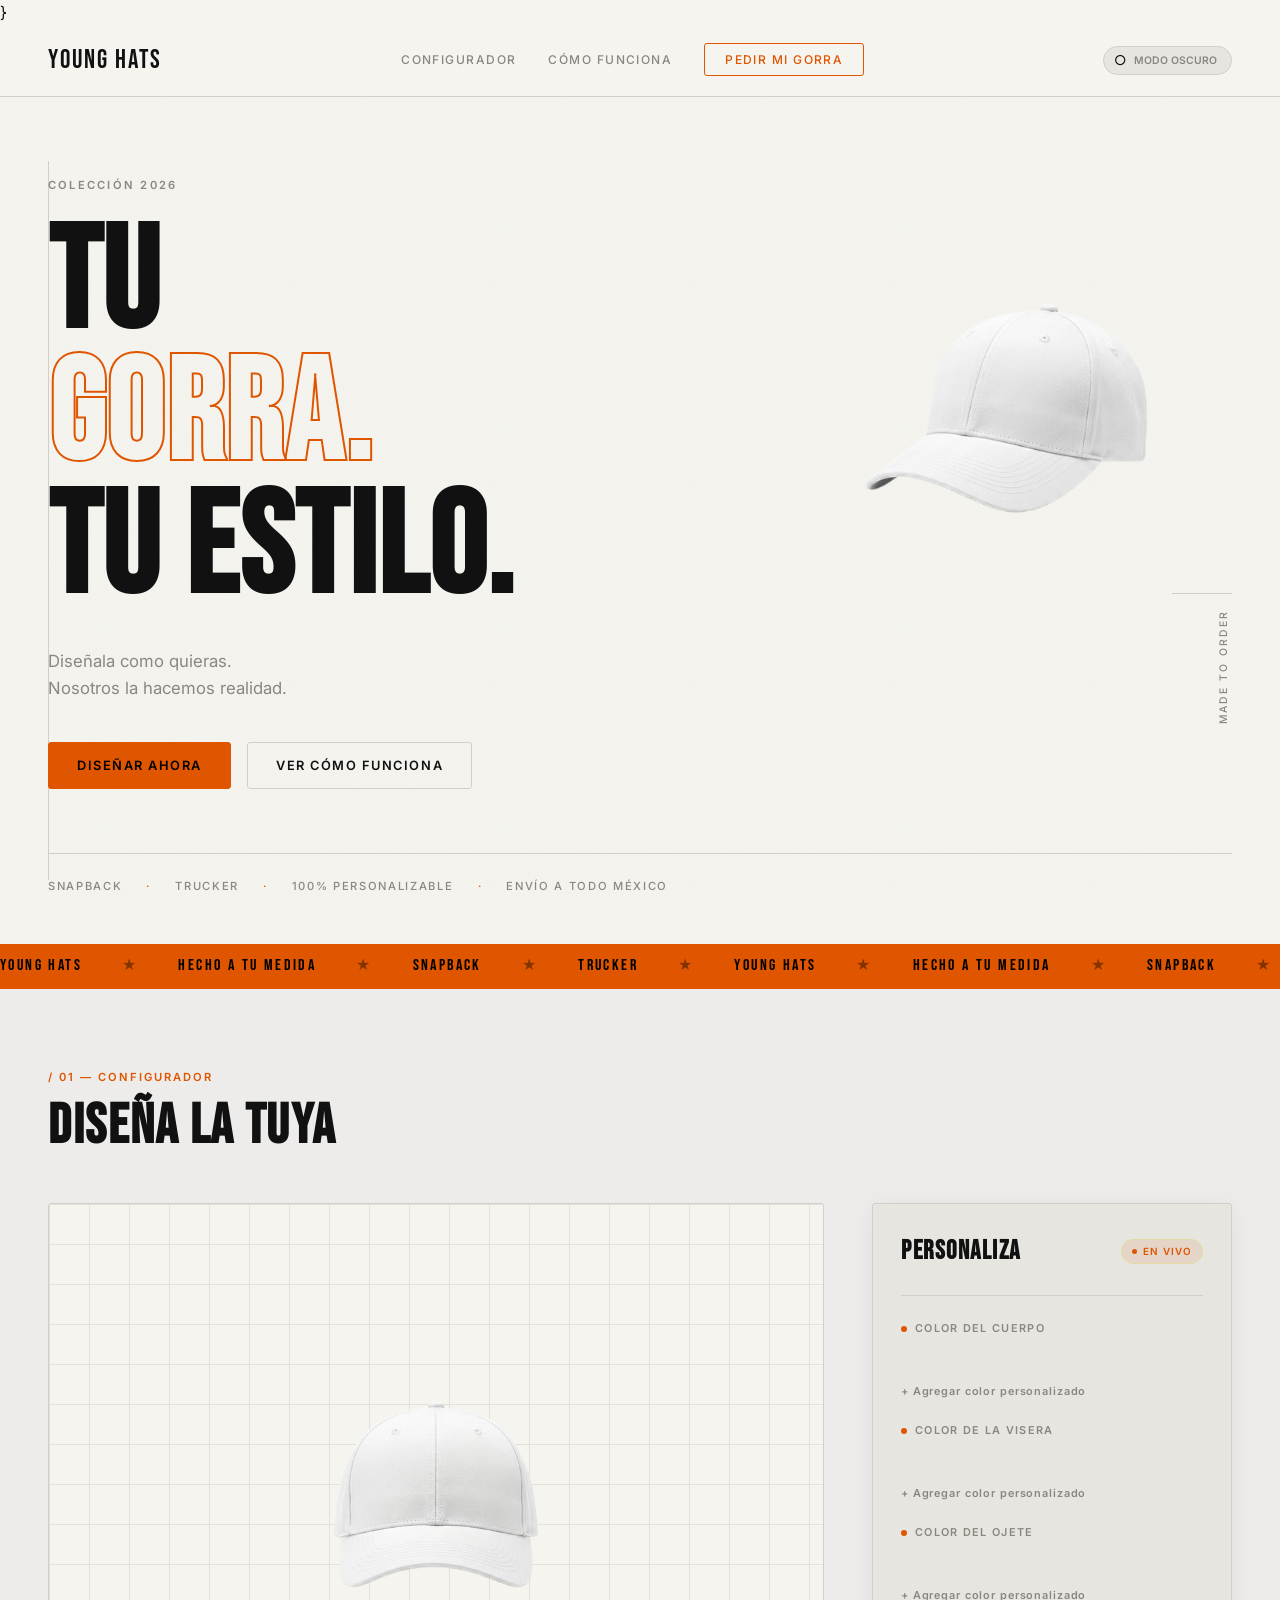
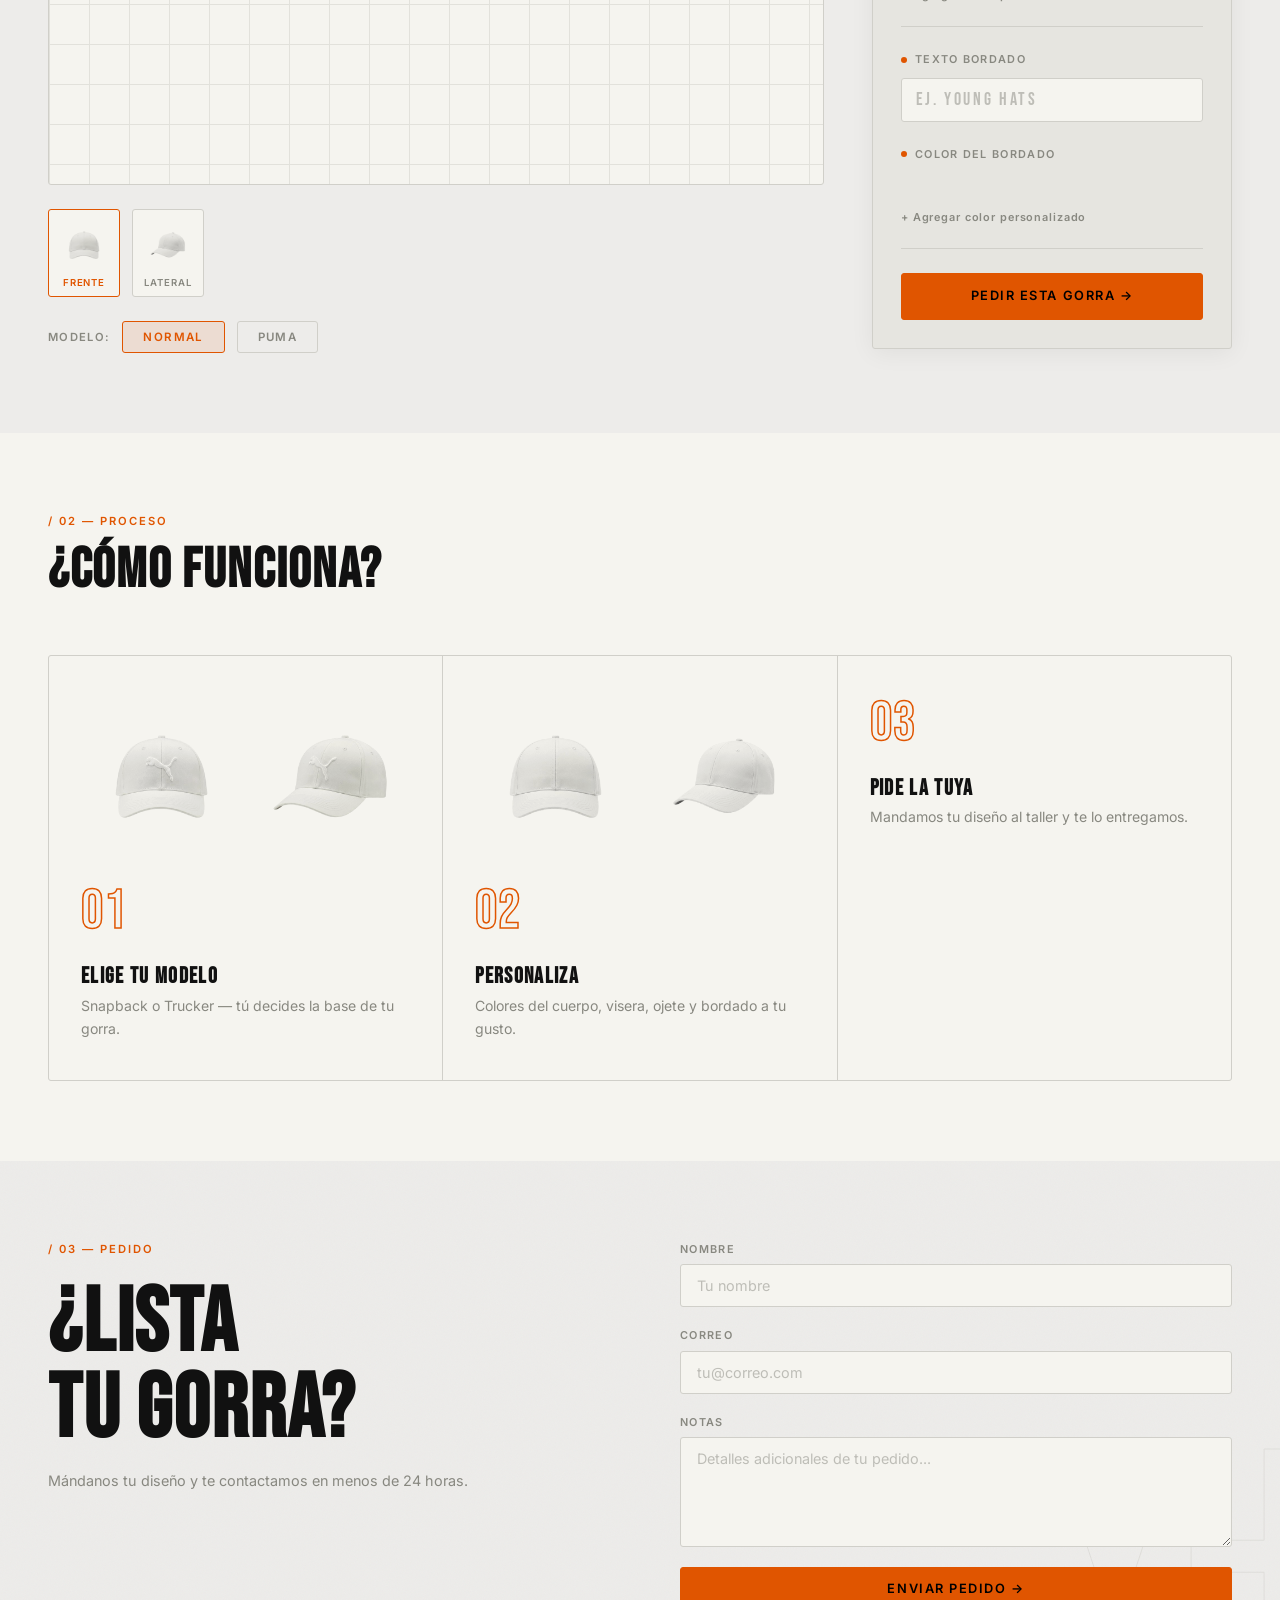
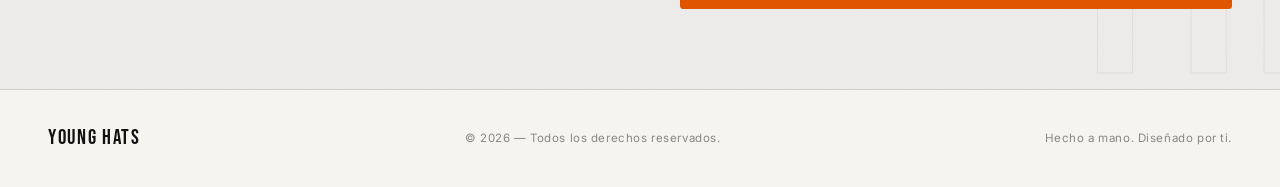
==== index.html @ f3a5e8fc "Initial commit — Young Hats landing page Estructura base: hero, configurador con selector de modelos" ====
}<!DOCTYPE html>
<html lang="es">
<head>
  <meta charset="UTF-8" />
  <meta name="viewport" content="width=device-width, initial-scale=1.0" />
  <title>Young Hats — Diseña tu gorra</title>
  <link rel="preconnect" href="https://fonts.googleapis.com" />
  <link rel="preconnect" href="https://fonts.gyastatic.com" crossorigin />
  <link href="https://fonts.googleapis.com/css2?family=Bebas+Neue&family=Inter:wght@400;500;600&display=swap" rel="stylesheet" />
  <link rel="stylesheet" href="css/styles.css" />
</head>
<body>

  <!-- ═══════════════════════════════════════════
       HEADER / NAV
  ═══════════════════════════════════════════ -->
  <header class="header">
    <nav class="nav">
      <div class="nav__logo">
        <span class="nav__logo-text">Young Hats</span>
      </div>
      <ul class="nav__links">
        <li><a href="#configurador">Configurador</a></li>
        <li><a href="#como-funciona">Cómo funciona</a></li>
        <li><a href="#pedir" class="nav__cta">Pedir mi gorra</a></li>
      </ul>
      <button class="btn-tema" id="btn-tema" aria-label="Cambiar tema">
        <span class="btn-tema__icono btn-tema__icono--luna">☽</span>
        <span class="btn-tema__icono btn-tema__icono--sol">○</span>
        <span class="btn-tema__pista">Modo claro</span>
      </button>
    </nav>
  </header>

  <main>

    <!-- ═══════════════════════════════════════════
         HERO
    ═══════════════════════════════════════════ -->
    <section class="hero">
      <!-- Grain overlay -->
      <div class="hero__grain" aria-hidden="true"></div>

      <div class="hero__inner">
        <div class="hero__content">
          <p class="hero__eyebrow">Colección 2026</p>
          <h1 class="hero__titulo">
            <span class="hero__titulo-linea">Tu</span>
            <span class="hero__titulo-linea hero__titulo-linea--acento">gorra.</span>
            <span class="hero__titulo-linea">Tu estilo.</span>
          </h1>
          <p class="hero__subtitulo">Diseñala como quieras.<br/>Nosotros la hacemos realidad.</p>
          <div class="hero__acciones">
            <a href="#configurador" class="btn btn--primario">Diseñar ahora</a>
            <a href="#como-funciona" class="btn btn--ghost">Ver cómo funciona</a>
          </div>
        </div>

        <!-- Gorra hero -->
        <div class="hero__visual">
          <img
            src="img/gorra_blanca_fondo_blanco.png"
            alt="Gorra Young Hats vista lateral"
            class="hero__img"
          />
          <div class="hero__deco" aria-hidden="true">
            <div class="hero__deco-linea"></div>
            <p class="hero__deco-tag">Made to order</p>
          </div>
        </div>
      </div>

      <!-- Barra inferior del hero -->
      <div class="hero__barra">
        <span>Snapback</span>
        <span class="hero__barra-sep">·</span>
        <span>Trucker</span>
        <span class="hero__barra-sep">·</span>
        <span>100% Personalizable</span>
        <span class="hero__barra-sep">·</span>
        <span>Envío a todo México</span>
      </div>
    </section>

    <!-- ═══════════════════════════════════════════
         TICKER
    ═══════════════════════════════════════════ -->
    <div class="ticker" aria-hidden="true">
      <div class="ticker__track">
        <span>Young Hats</span>
        <span class="ticker__sep">★</span>
        <span>Hecho a tu medida</span>
        <span class="ticker__sep">★</span>
        <span>Snapback</span>
        <span class="ticker__sep">★</span>
        <span>Trucker</span>
        <span class="ticker__sep">★</span>
        <span>Young Hats</span>
        <span class="ticker__sep">★</span>
        <span>Hecho a tu medida</span>
        <span class="ticker__sep">★</span>
        <span>Snapback</span>
        <span class="ticker__sep">★</span>
        <span>Trucker</span>
        <span class="ticker__sep">★</span>
        <!-- duplicado para loop continuo -->
        <span>Young Hats</span>
        <span class="ticker__sep">★</span>
        <span>Hecho a tu medida</span>
        <span class="ticker__sep">★</span>
        <span>Snapback</span>
        <span class="ticker__sep">★</span>
        <span>Trucker</span>
        <span class="ticker__sep">★</span>
        <span>Young Hats</span>
        <span class="ticker__sep">★</span>
        <span>Hecho a tu medida</span>
        <span class="ticker__sep">★</span>
        <span>Snapback</span>
        <span class="ticker__sep">★</span>
        <span>Trucker</span>
        <span class="ticker__sep">★</span>
      </div>
    </div>

    <!-- ═══════════════════════════════════════════
         SECCIÓN CONFIGURADOR
    ═══════════════════════════════════════════ -->
    <section class="seccion-configurador" id="configurador">
      <div class="seccion-configurador__header">
        <p class="seccion-label">/ 01 — Configurador</p>
        <h2 class="seccion-titulo">Diseña la tuya</h2>
      </div>

      <div class="configurador-wrapper">

        <!-- Preview de la gorra -->
        <div class="configurador__preview">
          <div class="preview__marco">
            <div id="configurador-svg">
              <!-- Imagen principal del preview -->
              <img
                id="preview-principal"
                src="img/gorra_blanca_fondo_blanco_de_frente.png"
                alt="Preview gorra"
                class="preview__img"
              />
            </div>
          </div>

          <!-- Miniaturas de vista — mismo tipo de gorra -->
          <div class="preview__thumbs">
            <button class="thumb activo" data-src="img/gorra_blanca_fondo_blanco_de_frente.png" aria-label="Vista de frente">
              <img src="img/gorra_blanca_fondo_blanco_de_frente.png" alt="Frente" />
              <span>Frente</span>
            </button>
            <button class="thumb" data-src="img/gorra_blanca_fondo_blanco.png" aria-label="Vista lateral">
              <img src="img/gorra_blanca_fondo_blanco.png" alt="Lateral" />
              <span>Lateral</span>
            </button>
          </div>

          <!-- Selector de modelo -->
          <div class="selector-modelo">
            <span class="selector-modelo__label">Modelo:</span>
            <button class="btn-modelo activo" data-modelo="normal">Normal</button>
            <button class="btn-modelo" data-modelo="puma">Puma</button>
          </div>
        </div>

        <!-- Panel de controles lateral -->
        <aside class="configurador__panel">

          <div class="panel__cabecera">
            <h2 class="panel__titulo">Personaliza</h2>
            <span class="panel__badge">En vivo</span>
          </div>

          <div class="panel__divisor"></div>

          <!-- Color del cuerpo -->
          <div class="control-grupo">
            <label class="control-label">
              <span class="control-label__punto"></span>
              Color del cuerpo
            </label>
            <div class="paleta" id="paleta-cuerpo"></div>
            <button class="btn-agregar-color" data-target="cuerpo">+ Agregar color personalizado</button>
          </div>

          <!-- Color de la visera -->
          <div class="control-grupo">
            <label class="control-label">
              <span class="control-label__punto"></span>
              Color de la visera
            </label>
            <div class="paleta" id="paleta-visera"></div>
            <button class="btn-agregar-color" data-target="visera">+ Agregar color personalizado</button>
          </div>

          <!-- Color del ojete -->
          <div class="control-grupo">
            <label class="control-label">
              <span class="control-label__punto"></span>
              Color del ojete
            </label>
            <div class="paleta" id="paleta-ojete"></div>
            <button class="btn-agregar-color" data-target="ojete">+ Agregar color personalizado</button>
          </div>

          <div class="panel__divisor"></div>

          <!-- Texto del bordado -->
          <div class="control-grupo">
            <label class="control-label" for="input-bordado">
              <span class="control-label__punto"></span>
              Texto bordado
            </label>
            <input
              type="text"
              class="input-bordado"
              id="input-bordado"
              placeholder="Ej. YOUNG HATS"
              maxlength="20"
            />
          </div>

          <!-- Color del bordado -->
          <div class="control-grupo">
            <label class="control-label">
              <span class="control-label__punto"></span>
              Color del bordado
            </label>
            <div class="paleta" id="paleta-bordado"></div>
            <button class="btn-agregar-color" data-target="bordado">+ Agregar color personalizado</button>
          </div>

          <div class="panel__divisor"></div>

          <a href="#pedir" class="btn btn--primario btn--full">Pedir esta gorra →</a>

        </aside>
      </div>
    </section>

    <!-- ═══════════════════════════════════════════
         CÓMO FUNCIONA
    ═══════════════════════════════════════════ -->
    <section class="como-funciona" id="como-funciona">
      <div class="como-funciona__inner">
        <div class="como-funciona__header">
          <p class="seccion-label">/ 02 — Proceso</p>
          <h2 class="seccion-titulo">¿Cómo funciona?</h2>
        </div>

        <div class="pasos">
          <div class="paso">
            <!-- Puma: frente + lateral juntos -->
            <div class="paso__galeria">
              <img src="img/gorra_blanca_fondo_blanco_de_frente_puma.png" alt="Frente" class="paso__img" />
              <img src="img/gorra_blanca_fondo_blanco_de_lado_puma.png" alt="Lateral" class="paso__img" />
            </div>
            <span class="paso__numero">01</span>
            <div class="paso__cuerpo">
              <h3 class="paso__titulo">Elige tu modelo</h3>
              <p class="paso__desc">Snapback o Trucker — tú decides la base de tu gorra.</p>
            </div>
          </div>
          <div class="paso">
            <!-- Plain: frente + lateral juntos -->
            <div class="paso__galeria">
              <img src="img/gorra_blanca_fondo_blanco_de_frente.png" alt="Frente" class="paso__img" />
              <img src="img/gorra_blanca_fondo_blanco.png" alt="Lateral" class="paso__img" />
            </div>
            <span class="paso__numero">02</span>
            <div class="paso__cuerpo">
              <h3 class="paso__titulo">Personaliza</h3>
              <p class="paso__desc">Colores del cuerpo, visera, ojete y bordado a tu gusto.</p>
            </div>
          </div>
          <div class="paso">
            <span class="paso__numero">03</span>
            <div class="paso__cuerpo">
              <h3 class="paso__titulo">Pide la tuya</h3>
              <p class="paso__desc">Mandamos tu diseño al taller y te lo entregamos.</p>
            </div>
          </div>
        </div>
      </div>
    </section>

    <!-- ═══════════════════════════════════════════
         CTA FINAL — PEDIR MI GORRA
    ═══════════════════════════════════════════ -->
    <section class="cta-final" id="pedir">
      <div class="cta-final__grain" aria-hidden="true"></div>
      <div class="cta-final__inner">
        <div class="cta-final__texto">
          <p class="seccion-label">/ 03 — Pedido</p>
          <h2 class="cta-final__titulo">¿Lista<br/>tu gorra?</h2>
          <p class="cta-final__subtitulo">Mándanos tu diseño y te contactamos en menos de 24 horas.</p>
        </div>
        <form class="cta-final__form">
          <div class="form-grupo">
            <label class="form-label" for="f-nombre">Nombre</label>
            <input type="text" id="f-nombre" placeholder="Tu nombre" class="input-form" />
          </div>
          <div class="form-grupo">
            <label class="form-label" for="f-correo">Correo</label>
            <input type="email" id="f-correo" placeholder="tu@correo.com" class="input-form" />
          </div>
          <div class="form-grupo">
            <label class="form-label" for="f-nota">Notas</label>
            <textarea id="f-nota" placeholder="Detalles adicionales de tu pedido..." class="input-form input-form--textarea"></textarea>
          </div>
          <button type="submit" class="btn btn--primario btn--full">Enviar pedido →</button>
        </form>
      </div>
    </section>

  </main>

  <!-- ═══════════════════════════════════════════
       FOOTER
  ═══════════════════════════════════════════ -->
  <footer class="footer">
    <div class="footer__inner">
      <span class="footer__marca">Young Hats</span>
      <p class="footer__copy">© 2026 — Todos los derechos reservados.</p>
      <p class="footer__copy">Hecho a mano. Diseñado por ti.</p>
    </div>
  </footer>

  <script src="js/configurador.js"></script>
  <script src="js/tema.js"></script>

</body>
</html>
---- css/styles.css ----
/* ═══════════════════════════════════════════
   FUENTES & VARIABLES
═══════════════════════════════════════════ */
@import url('https://fonts.googleapis.com/css2?family=Bebas+Neue&family=Inter:wght@400;500;600&display=swap');

/* ── MODO OSCURO (default) ── */
:root {
  --negro:       #0a0a0a;
  --gris-oscuro: #111111;
  --gris-panel:  #161616;
  --gris-borde:  #252525;
  --gris-suave:  #666666;
  --blanco:      #f2f2f2;
  --acento:      #ff6a00;
  --acento-dim:  rgba(255, 106, 0, 0.08);

  --f-display: 'Bebas Neue', sans-serif;
  --f-cuerpo:  'Inter', sans-serif;

  --r: 3px;
  --transition: 0.18s ease;
  --max: 1280px;
  --pad-x: clamp(1.25rem, 5vw, 3rem);
}

/* ── MODO CLARO ── */
[data-tema="claro"] {
  --negro:       #f5f4ef;
  --gris-oscuro: #edecea;
  --gris-panel:  #e6e5e0;
  --gris-borde:  #d0cfc9;
  --gris-suave:  #888880;
  --blanco:      #111111;
  --acento:      #e05500;          /* naranja más apagado sobre fondo claro */
  --acento-dim:  rgba(224, 85, 0, 0.1);
}

/* ═══════════════════════════════════════════
   RESET
═══════════════════════════════════════════ */
*, *::before, *::after { box-sizing: border-box; margin: 0; padding: 0; }
html { scroll-behavior: smooth; }
body {
  background: var(--negro);
  color: var(--blanco);
  font-family: var(--f-cuerpo);
  font-size: 1rem;
  line-height: 1.55;
  -webkit-font-smoothing: antialiased;
}
img, svg { display: block; max-width: 100%; }
ul { list-style: none; }
a { color: inherit; text-decoration: none; }
button { font-family: inherit; }

/* ═══════════════════════════════════════════
   UTILIDADES GLOBALES
═══════════════════════════════════════════ */
.seccion-label {
  font-family: var(--f-cuerpo);
  font-size: 0.7rem;
  font-weight: 600;
  letter-spacing: 0.18em;
  text-transform: uppercase;
  color: var(--acento);
  margin-bottom: 0.75rem;
}

.seccion-titulo {
  font-family: var(--f-display);
  font-size: clamp(2.2rem, 5vw, 3.5rem);
  letter-spacing: 0.03em;
  text-transform: uppercase;
  line-height: 1;
}

/* ═══════════════════════════════════════════
   BOTONES
═══════════════════════════════════════════ */
.btn {
  display: inline-flex;
  align-items: center;
  justify-content: center;
  gap: 0.4rem;
  padding: 0.8rem 1.75rem;
  border-radius: var(--r);
  font-family: var(--f-cuerpo);
  font-size: 0.8rem;
  font-weight: 600;
  letter-spacing: 0.12em;
  text-transform: uppercase;
  cursor: pointer;
  border: 1.5px solid transparent;
  transition: background var(--transition), color var(--transition), border-color var(--transition);
  white-space: nowrap;
}

.btn--primario {
  background: var(--acento);
  color: #000;
  border-color: var(--acento);
}
.btn--primario:hover {
  background: transparent;
  color: var(--acento);
}

.btn--ghost {
  background: transparent;
  color: var(--blanco);
  border-color: var(--gris-borde);
}
.btn--ghost:hover {
  border-color: var(--blanco);
}

.btn--full {
  width: 100%;
}

/* ═══════════════════════════════════════════
   HEADER / NAV
═══════════════════════════════════════════ */
.header {
  position: sticky;
  top: 0;
  z-index: 200;
  background: rgba(10, 10, 10, 0.88);
  backdrop-filter: blur(12px);
  -webkit-backdrop-filter: blur(12px);
  border-bottom: 1px solid var(--gris-borde);
}

.nav {
  max-width: var(--max);
  margin: 0 auto;
  padding: 1rem var(--pad-x);
  display: flex;
  align-items: center;
  justify-content: space-between;
  gap: 2rem;
}

.nav__logo-text {
  font-family: var(--f-display);
  font-size: 1.6rem;
  letter-spacing: 0.08em;
  color: var(--blanco);
}
.nav__logo-text span {
  color: var(--acento);
}

.nav__links {
  display: flex;
  align-items: center;
  gap: 2rem;
  font-size: 0.75rem;
  font-weight: 500;
  letter-spacing: 0.12em;
  text-transform: uppercase;
}
.nav__links a:not(.nav__cta) {
  color: var(--gris-suave);
  transition: color var(--transition);
}
.nav__links a:not(.nav__cta):hover {
  color: var(--blanco);
}
.nav__cta {
  padding: 0.5rem 1.25rem;
  border: 1.5px solid var(--acento);
  border-radius: var(--r);
  color: var(--acento) !important;
  transition: background var(--transition), color var(--transition) !important;
}
.nav__cta:hover {
  background: var(--acento) !important;
  color: #000 !important;
}

/* ═══════════════════════════════════════════
   HERO
═══════════════════════════════════════════ */
.hero {
  position: relative;
  min-height: calc(100vh - 60px);
  display: flex;
  flex-direction: column;
  justify-content: center;
  padding: 5rem var(--pad-x) 3rem;
  overflow: hidden;
}

/* Grain */
.hero__grain {
  position: absolute;
  inset: 0;
  background-image: url("data:image/svg+xml,%3Csvg viewBox='0 0 256 256' xmlns='http://www.w3.org/2000/svg'%3E%3Cfilter id='noise'%3E%3CfeTurbulence type='fractalNoise' baseFrequency='0.9' numOctaves='4' stitchTiles='stitch'/%3E%3C/filter%3E%3Crect width='100%25' height='100%25' filter='url(%23noise)' opacity='0.04'/%3E%3C/svg%3E");
  background-size: 200px 200px;
  pointer-events: none;
  z-index: 0;
}

/* Línea decorativa izquierda */
.hero::before {
  content: '';
  position: absolute;
  left: var(--pad-x);
  top: 4rem;
  bottom: 4rem;
  width: 1px;
  background: var(--gris-borde);
}

.hero__inner {
  position: relative;
  z-index: 1;
  max-width: var(--max);
  margin: 0 auto;
  width: 100%;
  display: flex;
  align-items: center;
  justify-content: space-between;
  gap: 2rem;
}

.hero__content {
  max-width: 700px;
}

.hero__eyebrow {
  font-size: 0.7rem;
  font-weight: 600;
  letter-spacing: 0.2em;
  text-transform: uppercase;
  color: var(--gris-suave);
  margin-bottom: 1.5rem;
}

.hero__titulo {
  font-family: var(--f-display);
  font-size: clamp(4.5rem, 12vw, 9rem);
  line-height: 0.92;
  letter-spacing: 0.01em;
  text-transform: uppercase;
  display: flex;
  flex-direction: column;
  margin-bottom: 2rem;
}
.hero__titulo-linea--acento {
  color: var(--acento);
  /* outline text effect */
  -webkit-text-stroke: 2px var(--acento);
  color: transparent;
}

.hero__subtitulo {
  font-size: 1.05rem;
  color: var(--gris-suave);
  line-height: 1.6;
  margin-bottom: 2.5rem;
}

.hero__acciones {
  display: flex;
  gap: 1rem;
  flex-wrap: wrap;
}

/* Decorativo derecho */
.hero__deco {
  display: flex;
  flex-direction: column;
  align-items: flex-end;
  gap: 1rem;
  flex-shrink: 0;
}
.hero__deco-numero {
  font-family: var(--f-display);
  font-size: clamp(5rem, 10vw, 8rem);
  line-height: 1;
  color: transparent;
  -webkit-text-stroke: 1px var(--gris-borde);
  letter-spacing: 0.05em;
  user-select: none;
}
.hero__deco-linea {
  width: 60px;
  height: 1px;
  background: var(--gris-borde);
  align-self: flex-end;
}
.hero__deco-tag {
  font-size: 0.65rem;
  font-weight: 500;
  letter-spacing: 0.2em;
  text-transform: uppercase;
  color: var(--gris-suave);
  writing-mode: vertical-rl;
  transform: rotate(180deg);
}

/* Barra inferior del hero */
.hero__barra {
  position: relative;
  z-index: 1;
  max-width: var(--max);
  margin: 4rem auto 0;
  width: 100%;
  display: flex;
  align-items: center;
  gap: 1.5rem;
  padding-top: 1.5rem;
  border-top: 1px solid var(--gris-borde);
  font-size: 0.7rem;
  font-weight: 500;
  letter-spacing: 0.15em;
  text-transform: uppercase;
  color: var(--gris-suave);
}
.hero__barra-sep {
  color: var(--acento);
}

/* ═══════════════════════════════════════════
   TICKER
═══════════════════════════════════════════ */
.ticker {
  background: var(--acento);
  padding: 0.65rem 0;
  overflow: hidden;
  white-space: nowrap;
}

.ticker__track {
  display: inline-flex;
  gap: 2.5rem;
  animation: ticker-scroll 22s linear infinite;
}

.ticker__track span {
  font-family: var(--f-display);
  font-size: 1rem;
  letter-spacing: 0.15em;
  text-transform: uppercase;
  color: #000;
}

.ticker__sep {
  color: #000 !important;
  opacity: 0.4;
}

@keyframes ticker-scroll {
  from { transform: translateX(0); }
  to   { transform: translateX(-50%); }
}

/* ═══════════════════════════════════════════
   SECCIÓN CONFIGURADOR
═══════════════════════════════════════════ */
.seccion-configurador {
  padding: 5rem var(--pad-x);
  background: var(--gris-oscuro);
}

.seccion-configurador__header {
  max-width: var(--max);
  margin: 0 auto 3rem;
}

.configurador-wrapper {
  max-width: var(--max);
  margin: 0 auto;
  display: grid;
  grid-template-columns: 1fr 360px;
  gap: 3rem;
  align-items: start;
}

/* Preview */
.configurador__preview {
  display: flex;
  flex-direction: column;
  gap: 1.5rem;
}

.preview__marco {
  position: relative;
  background: var(--negro);
  border: 1px solid var(--gris-borde);
  border-radius: var(--r);
  aspect-ratio: 4 / 3;
  display: flex;
  align-items: center;
  justify-content: center;
  overflow: hidden;
}

/* Cuadrícula decorativa en el fondo del preview */
.preview__marco::before {
  content: '';
  position: absolute;
  inset: 0;
  background-image:
    linear-gradient(var(--gris-borde) 1px, transparent 1px),
    linear-gradient(90deg, var(--gris-borde) 1px, transparent 1px);
  background-size: 40px 40px;
  opacity: 0.3;
}

#configurador-svg {
  position: relative;
  z-index: 1;
  width: 100%;
  height: 100%;
  display: flex;
  align-items: center;
  justify-content: center;
}

.placeholder-gorra {
  display: flex;
  flex-direction: column;
  align-items: center;
  gap: 1rem;
}

.placeholder-gorra svg {
  width: 180px;
}

.placeholder-texto {
  font-size: 0.72rem;
  font-weight: 500;
  letter-spacing: 0.15em;
  text-transform: uppercase;
  color: var(--gris-suave);
}

/* Selector de modelo */
.selector-modelo {
  display: flex;
  align-items: center;
  gap: 0.75rem;
}

.selector-modelo__label {
  font-size: 0.7rem;
  font-weight: 600;
  letter-spacing: 0.12em;
  text-transform: uppercase;
  color: var(--gris-suave);
}

.btn-modelo {
  padding: 0.5rem 1.25rem;
  background: transparent;
  border: 1px solid var(--gris-borde);
  border-radius: var(--r);
  color: var(--gris-suave);
  font-size: 0.72rem;
  font-weight: 600;
  letter-spacing: 0.12em;
  text-transform: uppercase;
  cursor: pointer;
  transition: border-color var(--transition), color var(--transition), background var(--transition);
}
.btn-modelo:hover { border-color: var(--blanco); color: var(--blanco); }
.btn-modelo.activo {
  border-color: var(--acento);
  color: var(--acento);
  background: var(--acento-dim);
}

/* Panel lateral */
.configurador__panel {
  position: sticky;
  top: 80px;
  background: var(--gris-panel);
  border: 1px solid var(--gris-borde);
  border-radius: var(--r);
  padding: 1.75rem;
  display: flex;
  flex-direction: column;
  gap: 1.5rem;
}

.panel__cabecera {
  display: flex;
  align-items: center;
  justify-content: space-between;
}

.panel__titulo {
  font-family: var(--f-display);
  font-size: 1.6rem;
  letter-spacing: 0.06em;
  text-transform: uppercase;
}

.panel__badge {
  display: flex;
  align-items: center;
  gap: 0.4rem;
  font-size: 0.62rem;
  font-weight: 600;
  letter-spacing: 0.1em;
  text-transform: uppercase;
  color: var(--acento);
  background: var(--acento-dim);
  border: 1px solid rgba(212, 240, 0, 0.2);
  padding: 0.25rem 0.6rem;
  border-radius: 99px;
}
.panel__badge::before {
  content: '';
  width: 5px;
  height: 5px;
  border-radius: 50%;
  background: var(--acento);
  animation: pulso 1.4s ease-in-out infinite;
}
@keyframes pulso {
  0%, 100% { opacity: 1; transform: scale(1); }
  50% { opacity: 0.4; transform: scale(0.7); }
}

.panel__divisor {
  height: 1px;
  background: var(--gris-borde);
}

/* Grupos de control */
.control-grupo {
  display: flex;
  flex-direction: column;
  gap: 0.6rem;
}

.control-label {
  display: flex;
  align-items: center;
  gap: 0.5rem;
  font-size: 0.68rem;
  font-weight: 600;
  letter-spacing: 0.12em;
  text-transform: uppercase;
  color: var(--gris-suave);
}

.control-label__punto {
  width: 6px;
  height: 6px;
  border-radius: 50%;
  background: var(--acento);
  flex-shrink: 0;
}

/* Paleta */
.paleta {
  display: flex;
  flex-wrap: wrap;
  gap: 7px;
  min-height: 28px;
}

/* Swatch — creados por el JS del compañero */
.swatch {
  width: 26px;
  height: 26px;
  border-radius: 50%;
  border: 2px solid transparent;
  outline: 2px solid transparent;
  cursor: pointer;
  transition: transform var(--transition), outline-color var(--transition);
}
.swatch:hover { transform: scale(1.18); }
.swatch.activo {
  outline-color: var(--acento);
  outline-offset: 2px;
}

/* Botón custom color */
.btn-agregar-color {
  align-self: flex-start;
  background: none;
  border: none;
  padding: 0;
  font-size: 0.68rem;
  font-weight: 600;
  letter-spacing: 0.08em;
  color: var(--gris-suave);
  cursor: pointer;
  transition: color var(--transition);
}
.btn-agregar-color:hover { color: var(--acento); }

/* Input bordado */
.input-bordado {
  width: 100%;
  background: var(--negro);
  border: 1px solid var(--gris-borde);
  border-radius: var(--r);
  padding: 0.65rem 0.85rem;
  color: var(--blanco);
  font-family: var(--f-display);
  font-size: 1.1rem;
  letter-spacing: 0.15em;
  text-transform: uppercase;
  transition: border-color var(--transition);
}
.input-bordado::placeholder { color: var(--gris-suave); opacity: 0.5; }
.input-bordado:focus {
  outline: none;
  border-color: var(--acento);
}

/* ═══════════════════════════════════════════
   CÓMO FUNCIONA
═══════════════════════════════════════════ */
.como-funciona {
  padding: 5rem var(--pad-x);
  background: var(--negro);
}

.como-funciona__inner {
  max-width: var(--max);
  margin: 0 auto;
}

.como-funciona__header {
  margin-bottom: 3.5rem;
}

.pasos {
  display: grid;
  grid-template-columns: repeat(3, 1fr);
  gap: 1px;           /* gap visual con el borde */
  background: var(--gris-borde);
  border: 1px solid var(--gris-borde);
  border-radius: var(--r);
  overflow: hidden;
}

.paso {
  background: var(--negro);
  padding: 2.5rem 2rem;
  display: flex;
  flex-direction: column;
  gap: 1.25rem;
  transition: background var(--transition);
}
.paso:hover { background: var(--gris-oscuro); }

.paso__numero {
  font-family: var(--f-display);
  font-size: 3.5rem;
  line-height: 1;
  color: transparent;
  -webkit-text-stroke: 1.5px var(--acento);
  letter-spacing: 0.02em;
}

.paso__titulo {
  font-family: var(--f-display);
  font-size: 1.4rem;
  letter-spacing: 0.06em;
  text-transform: uppercase;
}

.paso__desc {
  font-size: 0.88rem;
  color: var(--gris-suave);
  line-height: 1.6;
}

/* ═══════════════════════════════════════════
   CTA FINAL
═══════════════════════════════════════════ */
.cta-final {
  position: relative;
  padding: 5rem var(--pad-x);
  background: var(--gris-oscuro);
  overflow: hidden;
}

/* Mismo grain del hero */
.cta-final__grain {
  position: absolute;
  inset: 0;
  background-image: url("data:image/svg+xml,%3Csvg viewBox='0 0 256 256' xmlns='http://www.w3.org/2000/svg'%3E%3Cfilter id='noise'%3E%3CfeTurbulence type='fractalNoise' baseFrequency='0.9' numOctaves='4' stitchTiles='stitch'/%3E%3C/filter%3E%3Crect width='100%25' height='100%25' filter='url(%23noise)' opacity='0.035'/%3E%3C/svg%3E");
  background-size: 200px 200px;
  pointer-events: none;
}

/* Acento de fondo grande */
.cta-final::before {
  content: 'YH';
  position: absolute;
  right: -2rem;
  bottom: -3rem;
  font-family: var(--f-display);
  font-size: 20rem;
  line-height: 1;
  color: transparent;
  -webkit-text-stroke: 1px var(--gris-borde);
  opacity: 0.3;
  pointer-events: none;
  user-select: none;
}

.cta-final__inner {
  position: relative;
  z-index: 1;
  max-width: var(--max);
  margin: 0 auto;
  display: grid;
  grid-template-columns: 1fr 1fr;
  gap: 5rem;
  align-items: start;
}

.cta-final__titulo {
  font-family: var(--f-display);
  font-size: clamp(3rem, 7vw, 6rem);
  line-height: 0.95;
  text-transform: uppercase;
  letter-spacing: 0.02em;
  margin: 1.5rem 0 1rem;
}

.cta-final__subtitulo {
  font-size: 0.9rem;
  color: var(--gris-suave);
  line-height: 1.7;
}

/* Formulario */
.cta-final__form {
  display: flex;
  flex-direction: column;
  gap: 1.25rem;
}

.form-grupo {
  display: flex;
  flex-direction: column;
  gap: 0.4rem;
}

.form-label {
  font-size: 0.68rem;
  font-weight: 600;
  letter-spacing: 0.12em;
  text-transform: uppercase;
  color: var(--gris-suave);
}

.input-form {
  width: 100%;
  background: var(--negro);
  border: 1px solid var(--gris-borde);
  border-radius: var(--r);
  padding: 0.75rem 1rem;
  color: var(--blanco);
  font-family: var(--f-cuerpo);
  font-size: 0.9rem;
  transition: border-color var(--transition);
}
.input-form::placeholder { color: var(--gris-suave); opacity: 0.5; }
.input-form:focus {
  outline: none;
  border-color: var(--acento);
}
.input-form--textarea {
  min-height: 110px;
  resize: vertical;
}

/* ═══════════════════════════════════════════
   FOOTER
═══════════════════════════════════════════ */
.footer {
  background: var(--negro);
  border-top: 1px solid var(--gris-borde);
  padding: 2rem var(--pad-x);
}

.footer__inner {
  max-width: var(--max);
  margin: 0 auto;
  display: flex;
  align-items: center;
  justify-content: space-between;
  gap: 1rem;
  flex-wrap: wrap;
}

.footer__marca {
  font-family: var(--f-display);
  font-size: 1.3rem;
  letter-spacing: 0.08em;
  color: var(--blanco);
}

.footer__copy {
  font-size: 0.72rem;
  color: var(--gris-suave);
  letter-spacing: 0.05em;
}

/* ═══════════════════════════════════════════
   RESPONSIVE
═══════════════════════════════════════════ */
@media (max-width: 1024px) {
  .configurador-wrapper {
    grid-template-columns: 1fr;
  }

  .configurador__panel {
    position: static;
  }

  .cta-final__inner {
    grid-template-columns: 1fr;
    gap: 3rem;
  }

  .cta-final::before {
    font-size: 12rem;
    right: -1rem;
    bottom: -1rem;
  }
}

@media (max-width: 768px) {
  .hero__inner {
    flex-direction: column;
    align-items: flex-start;
  }

  .hero__visual {
    display: none;
  }

  .hero__barra {
    flex-wrap: wrap;
    gap: 0.75rem;
  }

  .pasos {
    grid-template-columns: 1fr;
  }

  .nav__links {
    display: none; /* hamburguesa pendiente */
  }

  .footer__inner {
    flex-direction: column;
    align-items: flex-start;
  }
}

@media (max-width: 480px) {
  .hero__acciones {
    flex-direction: column;
  }
  .hero__acciones .btn {
    width: 100%;
    justify-content: center;
  }
}

/* ═══════════════════════════════════════════
   IMÁGENES DE GORRAS
   mix-blend-mode elimina el fondo blanco
   sin necesitar recorte manual
═══════════════════════════════════════════ */

/* Hero — gorra lateral grande */
.hero__visual {
  flex-shrink: 0;
  display: flex;
  flex-direction: column;
  align-items: flex-end;
  gap: 1rem;
  position: relative;
}

.hero__img {
  width: clamp(260px, 35vw, 500px);
  mix-blend-mode: screen;        /* fondo blanco desaparece en oscuro */
  filter: contrast(1.05);
  pointer-events: none;
  user-select: none;
}

/* En modo claro: multiply hace lo mismo sobre fondos claros */
[data-tema="claro"] .hero__img {
  mix-blend-mode: multiply;
}

/* Preview del configurador */
.preview__img {
  width: 75%;
  max-width: 360px;
  mix-blend-mode: screen;
  filter: contrast(1.05);
  pointer-events: none;
  transition: opacity 0.2s ease;
}

[data-tema="claro"] .preview__img {
  mix-blend-mode: multiply;
}

/* Miniaturas de vista */
.preview__thumbs {
  display: flex;
  gap: 0.75rem;
}

.thumb {
  display: flex;
  flex-direction: column;
  align-items: center;
  gap: 0.35rem;
  background: var(--negro);
  border: 1.5px solid var(--gris-borde);
  border-radius: var(--r);
  padding: 0.5rem;
  cursor: pointer;
  transition: border-color var(--transition);
  width: 72px;
}

.thumb img {
  width: 100%;
  aspect-ratio: 1;
  object-fit: contain;
  mix-blend-mode: screen;
}

[data-tema="claro"] .thumb img {
  mix-blend-mode: multiply;
}

.thumb span {
  font-size: 0.6rem;
  font-weight: 600;
  letter-spacing: 0.1em;
  text-transform: uppercase;
  color: var(--gris-suave);
}

.thumb:hover { border-color: var(--gris-suave); }
.thumb.activo {
  border-color: var(--acento);
}
.thumb.activo span { color: var(--acento); }

/* Pasos — galería de 2 imágenes del mismo tipo */
.paso__galeria {
  display: grid;
  grid-template-columns: 1fr 1fr;
  gap: 0.5rem;
  margin-bottom: 0.5rem;
}

.paso__img {
  width: 100%;
  aspect-ratio: 1;
  object-fit: contain;
  mix-blend-mode: screen;
  filter: contrast(1.05);
  pointer-events: none;
}

[data-tema="claro"] .paso__img {
  mix-blend-mode: multiply;
}

/* ═══════════════════════════════════════════
   BOTÓN TEMA (modo claro / oscuro)
═══════════════════════════════════════════ */
.btn-tema {
  display: flex;
  align-items: center;
  gap: 0.5rem;
  background: var(--gris-panel);
  border: 1px solid var(--gris-borde);
  border-radius: 99px;
  padding: 0.4rem 0.9rem 0.4rem 0.6rem;
  cursor: pointer;
  transition: background var(--transition), border-color var(--transition);
  flex-shrink: 0;
}
.btn-tema:hover {
  border-color: var(--acento);
}

.btn-tema__icono {
  font-size: 0.85rem;
  line-height: 1;
  transition: opacity var(--transition), transform var(--transition);
}
/* Por defecto (oscuro): muestra luna, oculta sol */
.btn-tema__icono--luna { opacity: 1;  transform: scale(1);   color: var(--blanco); }
.btn-tema__icono--sol  { opacity: 0;  transform: scale(0.5); position: absolute; pointer-events: none; }

[data-tema="claro"] .btn-tema__icono--luna { opacity: 0;  transform: scale(0.5); position: absolute; pointer-events: none; }
[data-tema="claro"] .btn-tema__icono--sol  { opacity: 1;  transform: scale(1);   position: static; pointer-events: auto; color: var(--blanco); }

.btn-tema__pista {
  font-size: 0.65rem;
  font-weight: 600;
  letter-spacing: 0.1em;
  text-transform: uppercase;
  color: var(--gris-suave);
  transition: color var(--transition);
}
.btn-tema:hover .btn-tema__pista { color: var(--blanco); }

/* Texto dinámico según tema */
[data-tema="claro"] .btn-tema__pista::before { content: 'Modo oscuro'; }
:root:not([data-tema="claro"]) .btn-tema__pista::before { content: 'Modo claro'; }
.btn-tema__pista { font-size: 0; } /* oculta el texto estático del HTML */
.btn-tema__pista::before { font-size: 0.65rem; }

/* ═══════════════════════════════════════════
   AJUSTES MODO CLARO — detalles que las
   variables solas no cubren
═══════════════════════════════════════════ */

/* Header con blur funciona igual, solo cambia el color de fondo */
[data-tema="claro"] .header {
  background: rgba(245, 244, 239, 0.88);
}

/* Ticker: el fondo lima ya escala con --acento,
   pero el texto negro igual así que no cambia */

/* Hero: el grain se ve igual, la línea lateral también */
[data-tema="claro"] .hero::before {
  background: var(--gris-borde);
}

/* Outline del título en modo claro */
[data-tema="claro"] .hero__titulo-linea--acento {
  -webkit-text-stroke-color: var(--acento);
}

/* Preview de la gorra — cuadrícula más visible en claro */
[data-tema="claro"] .preview__marco::before {
  opacity: 0.5;
}

/* Pasos: borde del grid */
[data-tema="claro"] .pasos {
  background: var(--gris-borde);
}

/* Números outline en modo claro */
[data-tema="claro"] .paso__numero,
[data-tema="claro"] .hero__deco-numero {
  -webkit-text-stroke-color: var(--acento);
}

/* Sombra suave en el panel lateral */
[data-tema="claro"] .configurador__panel {
  box-shadow: 0 4px 24px rgba(0,0,0,0.06);
}

/* CTA final: ghost "YH" */
[data-tema="claro"] .cta-final::before {
  -webkit-text-stroke-color: var(--gris-borde);
  opacity: 0.5;
}

/* Transición global al cambiar tema */
body, .header, .btn-tema, .configurador__panel,
.preview__marco, .paso, .cta-final, .footer {
  transition:
    background-color 0.3s ease,
    border-color 0.3s ease,
    color 0.3s ease;
}
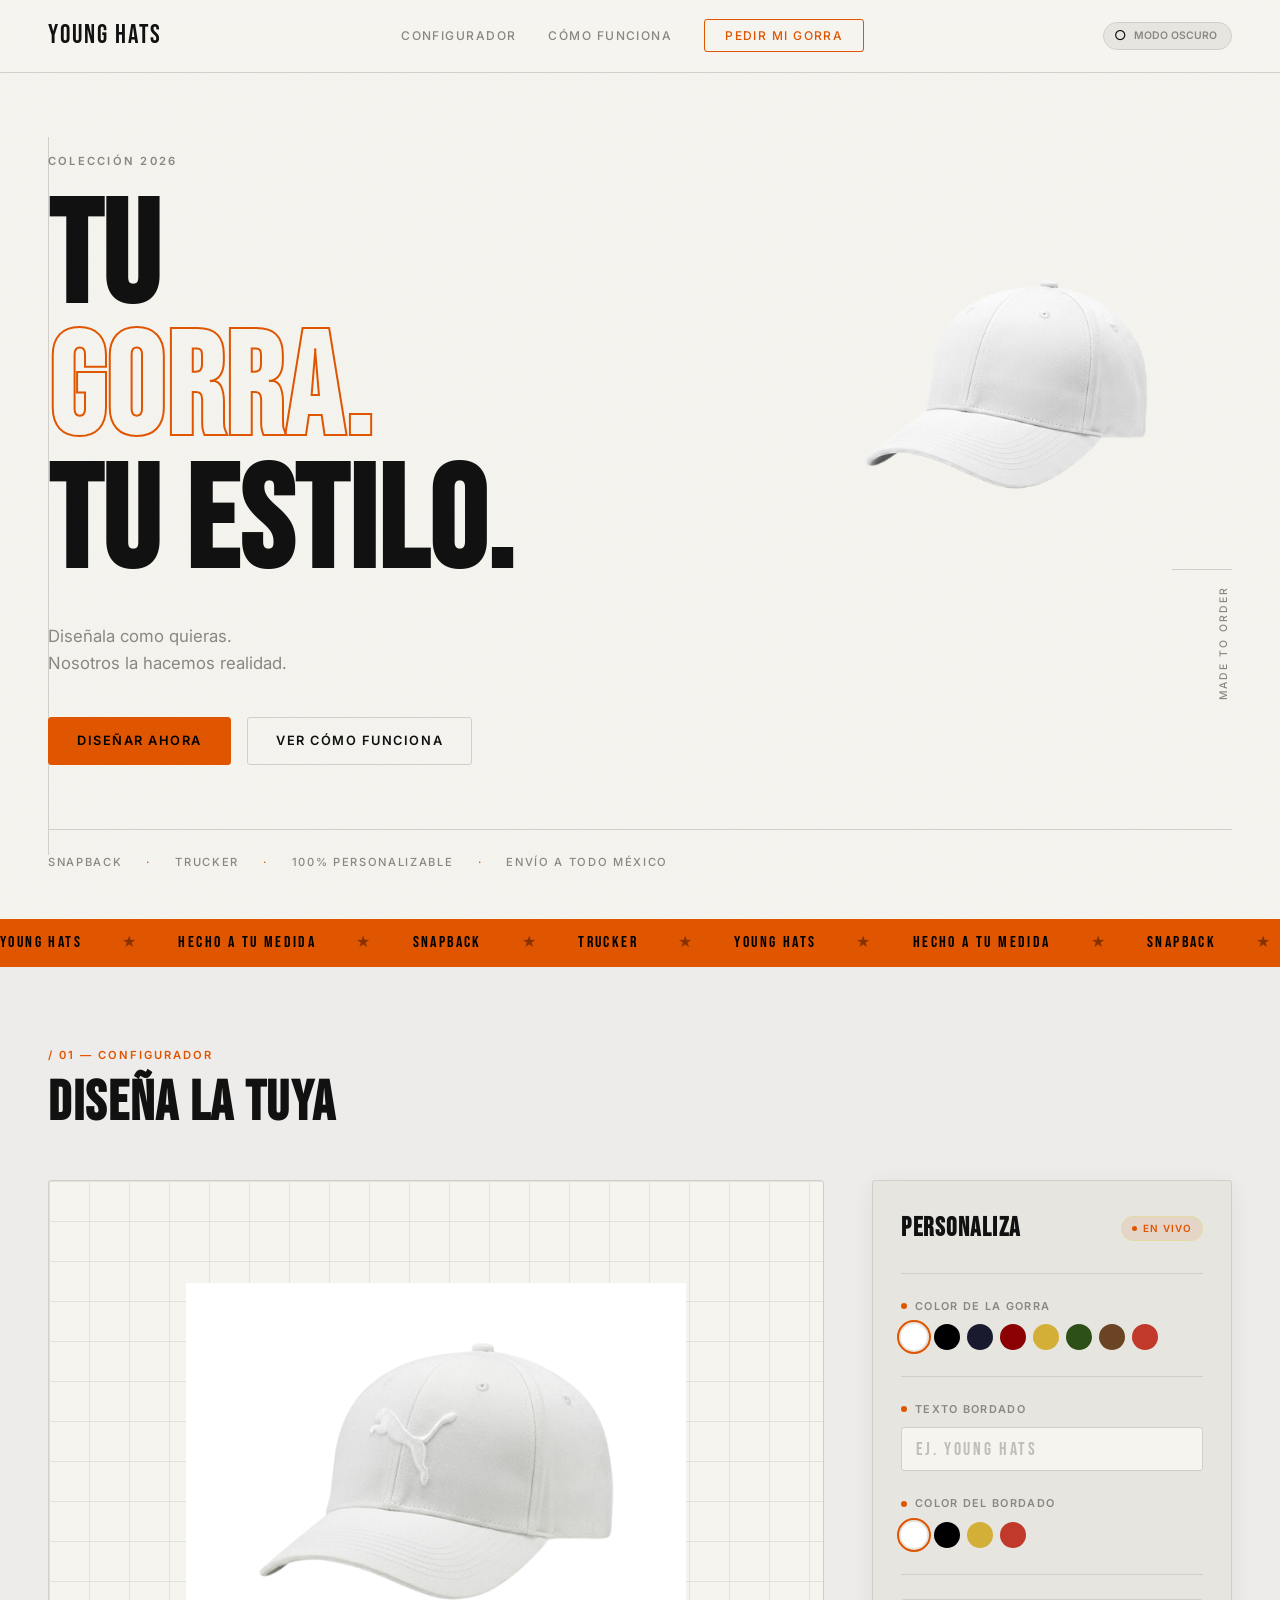
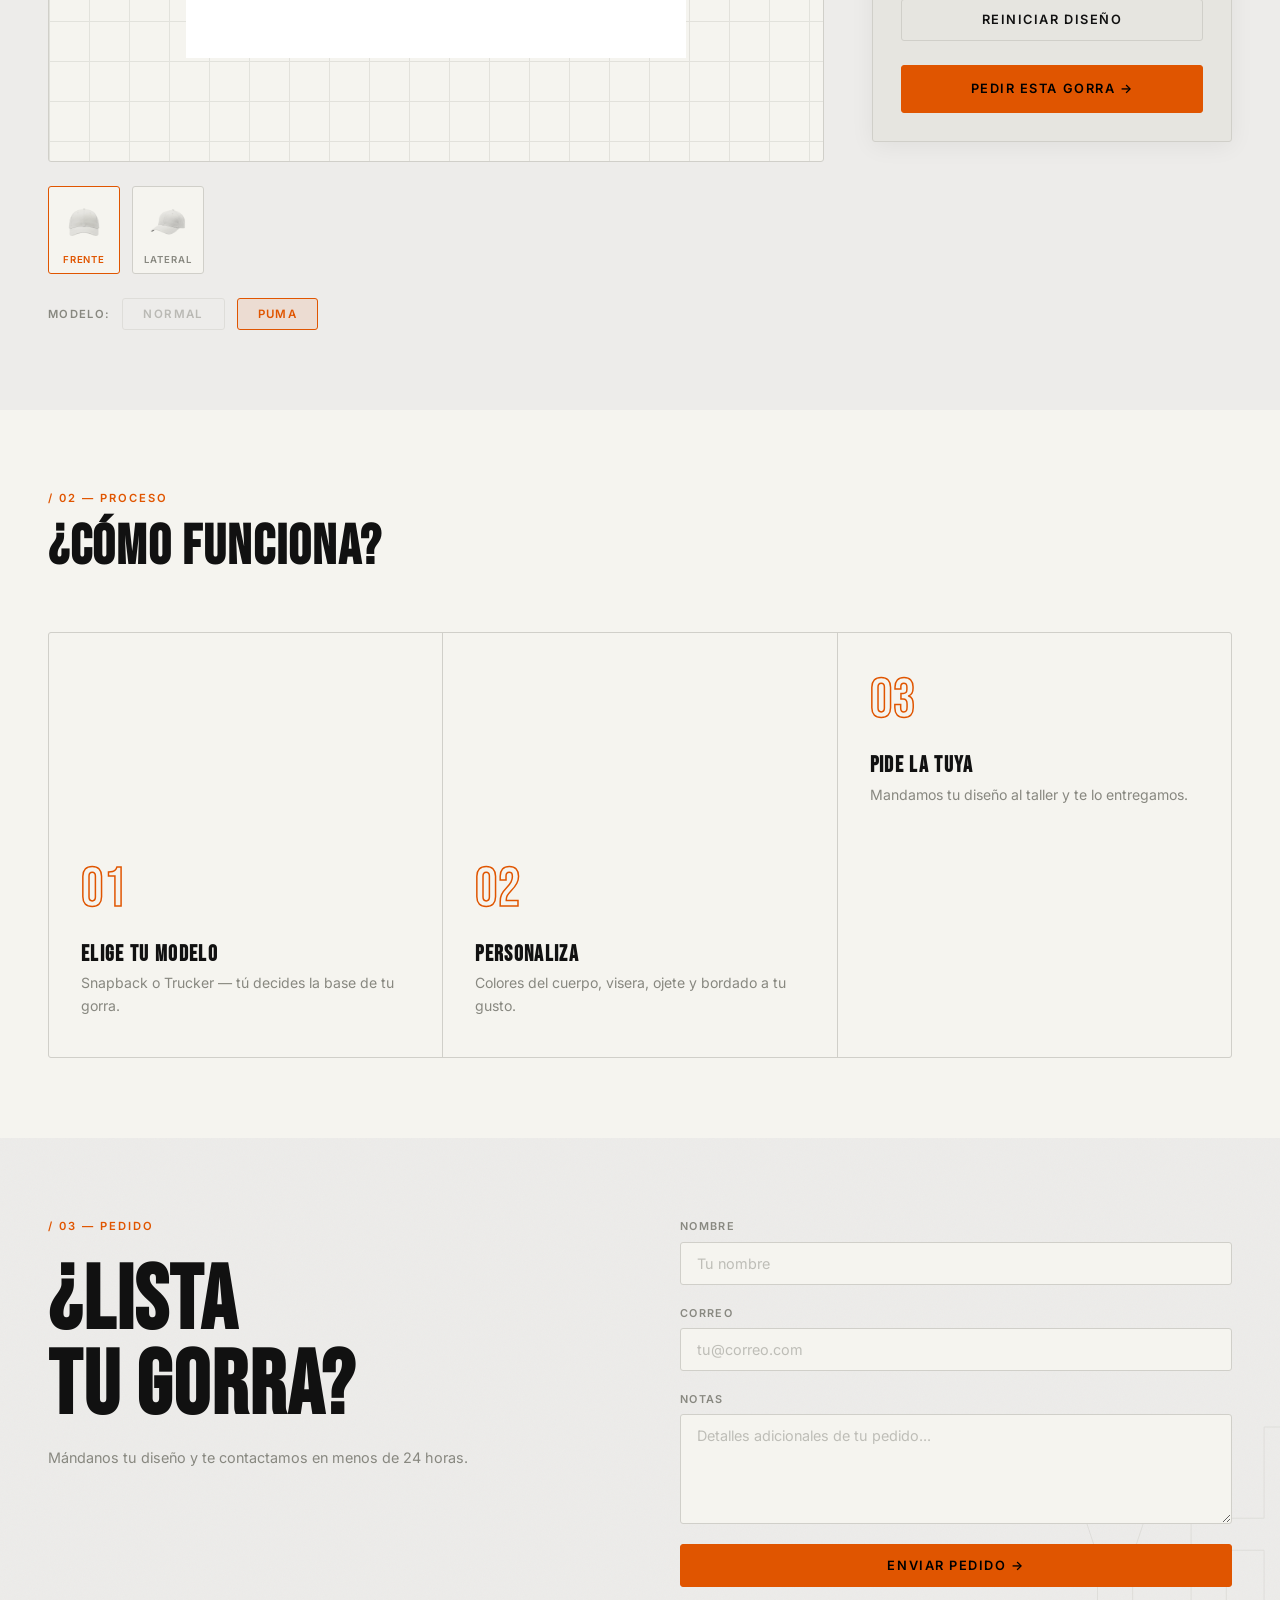
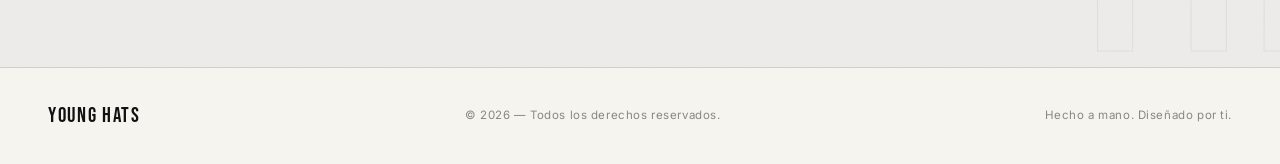
==== commit e24cfc09: "se agrego un archivo de prueba para testear las gorras sin logo, cambia color, logo y textura. se ag" ====
--- a/index.html
+++ b/index.html
@@ -1,4 +1,4 @@
-}<!DOCTYPE html>
+<!DOCTYPE html>
 <html lang="es">
 <head>
   <meta charset="UTF-8" />
@@ -138,33 +138,32 @@
         <div class="configurador__preview">
           <div class="preview__marco">
             <div id="configurador-svg">
-              <!-- Imagen principal del preview -->
-              <img
-                id="preview-principal"
-                src="img/gorra_blanca_fondo_blanco_de_frente.png"
-                alt="Preview gorra"
-                class="preview__img"
-              />
-            </div>
-          </div>
-
-          <!-- Miniaturas de vista — mismo tipo de gorra -->
+              <!-- Canvas en capas: base + tinte + bordado -->
+              <div class="gorra-canvas">
+                <img class="gorra-canvas__base" src="img/gorra_blanca_fondo_blanco_de_lado_puma.png" alt="Vista previa de tu gorra">
+                <div class="gorra-canvas__color"></div>
+                <span class="gorra-canvas__bordado"></span>
+              </div>
+            </div>
+          </div>
+
+          <!-- Miniaturas de vista — Funcionalidad pendiente: cambio de vista -->
           <div class="preview__thumbs">
-            <button class="thumb activo" data-src="img/gorra_blanca_fondo_blanco_de_frente.png" aria-label="Vista de frente">
-              <img src="img/gorra_blanca_fondo_blanco_de_frente.png" alt="Frente" />
+            <button class="thumb thumb--disabled activo" data-src="img/gorra_blanca_fondo_blanco_de_lado_puma.png" aria-label="Vista lateral" disabled>
+              <img src="img/gorra_blanca_fondo_blanco_de_lado_puma.png" alt="Lateral" />
+              <span>Lateral</span>
+            </button>
+            <button class="thumb thumb--disabled" data-src="img/gorra_blanca_fondo_blanco_de_frente_puma.png" aria-label="Vista de frente" disabled>
+              <img src="img/gorra_blanca_fondo_blanco_de_frente_puma.png" alt="Frente" />
               <span>Frente</span>
             </button>
-            <button class="thumb" data-src="img/gorra_blanca_fondo_blanco.png" aria-label="Vista lateral">
-              <img src="img/gorra_blanca_fondo_blanco.png" alt="Lateral" />
-              <span>Lateral</span>
-            </button>
-          </div>
-
-          <!-- Selector de modelo -->
+          </div>
+
+          <!-- Selector de modelo — Funcionalidad pendiente: modelo Normal -->
           <div class="selector-modelo">
             <span class="selector-modelo__label">Modelo:</span>
-            <button class="btn-modelo activo" data-modelo="normal">Normal</button>
-            <button class="btn-modelo" data-modelo="puma">Puma</button>
+            <button class="btn-modelo btn-modelo--disabled" data-modelo="normal" disabled>Normal</button>
+            <button class="btn-modelo activo" data-modelo="puma">Puma</button>
           </div>
         </div>
 
@@ -178,35 +177,16 @@
 
           <div class="panel__divisor"></div>
 
-          <!-- Color del cuerpo -->
+          <!-- Color de la gorra (unificado: cuerpo + visera + ojete) -->
           <div class="control-grupo">
             <label class="control-label">
               <span class="control-label__punto"></span>
-              Color del cuerpo
+              Color de la gorra
             </label>
             <div class="paleta" id="paleta-cuerpo"></div>
-            <button class="btn-agregar-color" data-target="cuerpo">+ Agregar color personalizado</button>
-          </div>
-
-          <!-- Color de la visera -->
-          <div class="control-grupo">
-            <label class="control-label">
-              <span class="control-label__punto"></span>
-              Color de la visera
-            </label>
-            <div class="paleta" id="paleta-visera"></div>
-            <button class="btn-agregar-color" data-target="visera">+ Agregar color personalizado</button>
-          </div>
-
-          <!-- Color del ojete -->
-          <div class="control-grupo">
-            <label class="control-label">
-              <span class="control-label__punto"></span>
-              Color del ojete
-            </label>
-            <div class="paleta" id="paleta-ojete"></div>
-            <button class="btn-agregar-color" data-target="ojete">+ Agregar color personalizado</button>
-          </div>
+          </div>
+
+          <!-- Paletas separadas (visera, ojete) removidas en iteración 1. Reactivar si se requiere control granular. -->
 
           <div class="panel__divisor"></div>
 
@@ -221,7 +201,7 @@
               class="input-bordado"
               id="input-bordado"
               placeholder="Ej. YOUNG HATS"
-              maxlength="20"
+              maxlength="12"
             />
           </div>
 
@@ -232,11 +212,11 @@
               Color del bordado
             </label>
             <div class="paleta" id="paleta-bordado"></div>
-            <button class="btn-agregar-color" data-target="bordado">+ Agregar color personalizado</button>
           </div>
 
           <div class="panel__divisor"></div>
 
+          <button type="button" class="btn btn--ghost btn--full btn--reset">Reiniciar diseño</button>
           <a href="#pedir" class="btn btn--primario btn--full">Pedir esta gorra →</a>
 
         </aside>
--- a/css/styles.css
+++ b/css/styles.css
@@ -1088,3 +1088,76 @@
     border-color 0.3s ease,
     color 0.3s ease;
 }
+
+/* ═══════════════════ CANVAS DEL CONFIGURADOR ═══════════════════ */
+.gorra-canvas {
+  position: relative;
+  width: 100%;
+  max-width: 500px;
+  aspect-ratio: 4 / 3;
+  margin: 0 auto;
+  isolation: isolate; /* Crítico: aísla los blend modes del contexto exterior */
+}
+
+.gorra-canvas > * {
+  position: absolute;
+  inset: 0;
+  width: 100%;
+  height: 100%;
+}
+
+.gorra-canvas__base {
+  z-index: 1;
+  object-fit: contain;
+}
+
+.gorra-canvas__color {
+  z-index: 2;
+  background: #FFFFFF;
+  mix-blend-mode: multiply;
+
+  /* Máscara - versión con prefijo (Chromium/Safari/Brave) */
+  -webkit-mask-image: url('../img/mascaras/snapback-puma-mascara.png');
+  -webkit-mask-size: 100% 100%;
+  -webkit-mask-repeat: no-repeat;
+  -webkit-mask-position: center;
+
+  /* Máscara - versión estándar (Firefox y navegadores futuros) */
+  mask-image: url('../img/mascaras/snapback-puma-mascara.png');
+  mask-size: 100% 100%;
+  mask-repeat: no-repeat;
+  mask-position: center;
+
+  pointer-events: none;
+  transition: background 0.25s ease;
+}
+
+.gorra-canvas__bordado {
+  z-index: 5;
+  display: flex;
+  align-items: center;
+  justify-content: center;
+  top: 38%;
+  left: 0;
+  right: 0;
+  height: auto;
+  font-family: 'Arial Black', 'Helvetica Neue', sans-serif;
+  font-size: clamp(16px, 3vw, 32px);
+  font-weight: 900;
+  letter-spacing: 3px;
+  text-transform: uppercase;
+  color: #FFFFFF;
+  text-shadow:
+    0 1px 0 rgba(0, 0, 0, 0.4),
+    0 -1px 0 rgba(255, 255, 255, 0.15);
+  pointer-events: none;
+  text-align: center;
+}
+
+/* Estados deshabilitados: miniaturas de vista y botón modelo Normal */
+.thumb--disabled,
+.btn-modelo--disabled {
+  cursor: not-allowed;
+  opacity: 0.5;
+  pointer-events: none;
+}
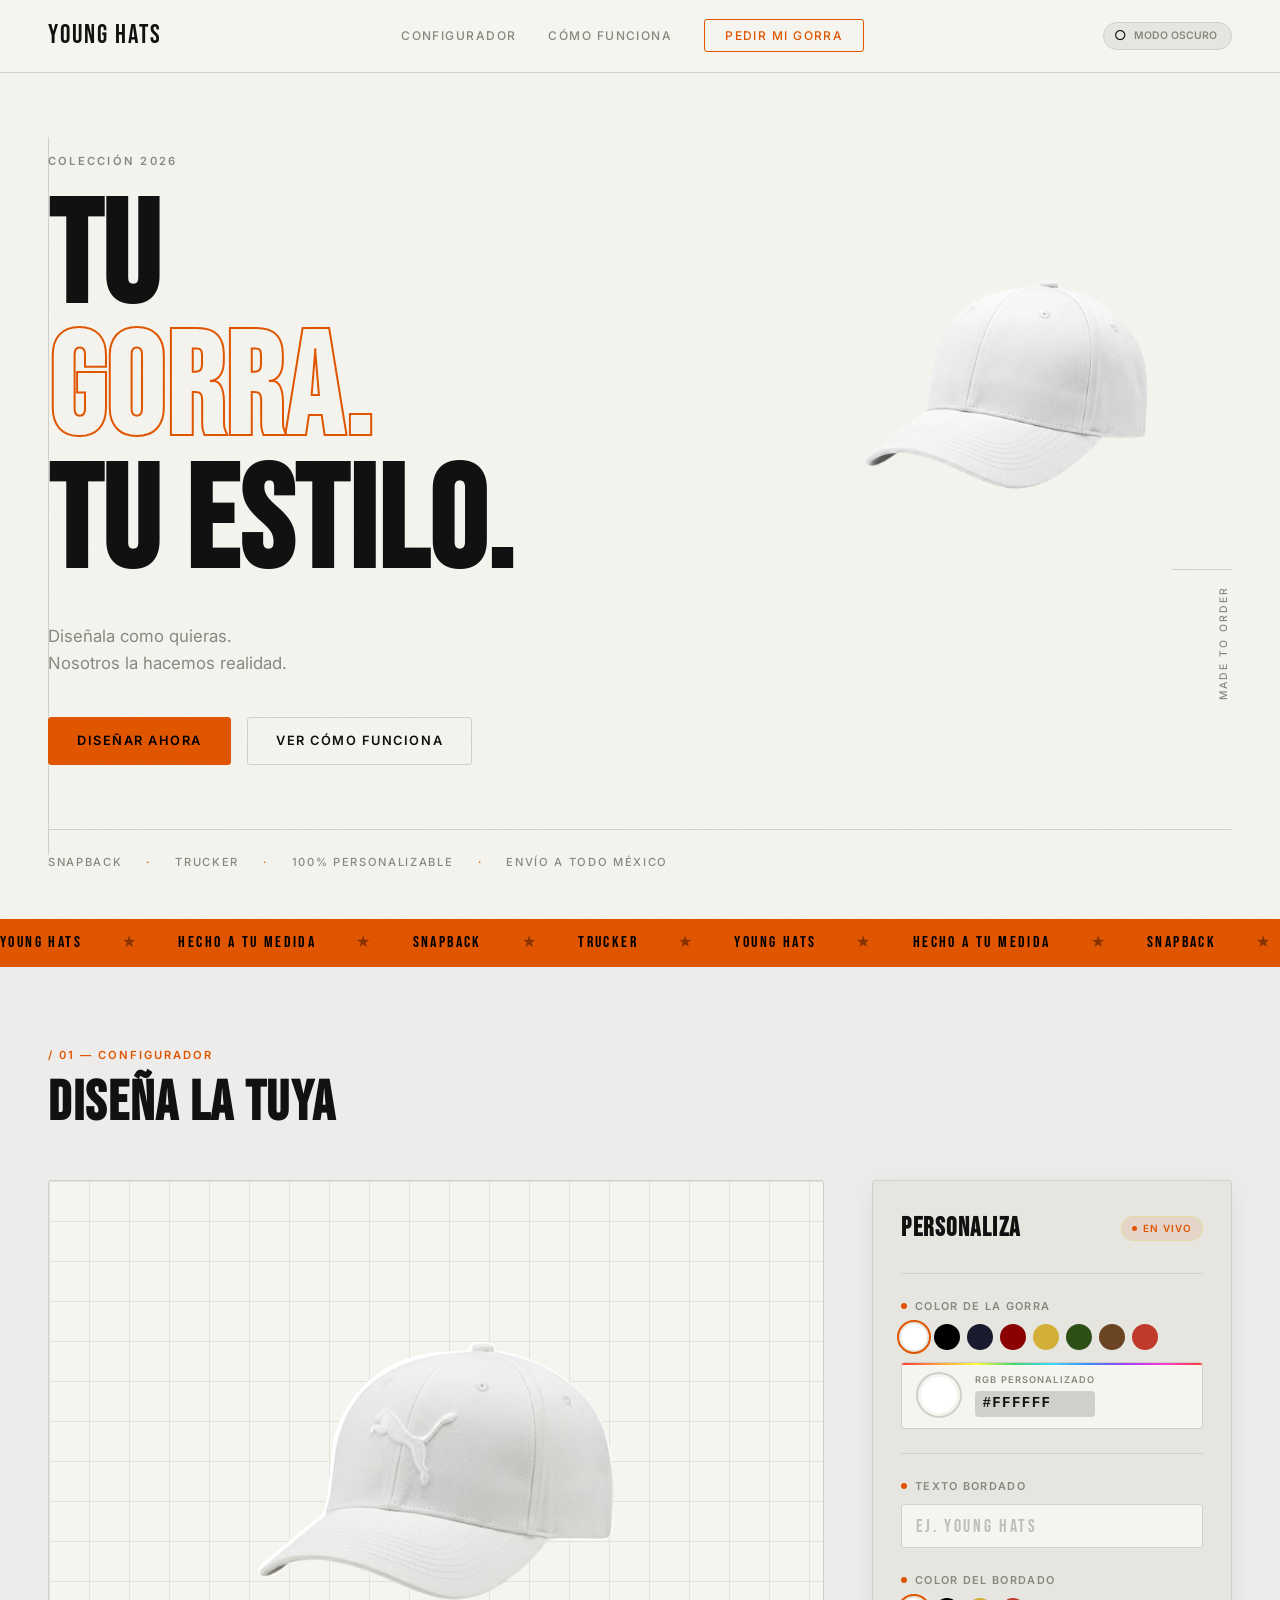
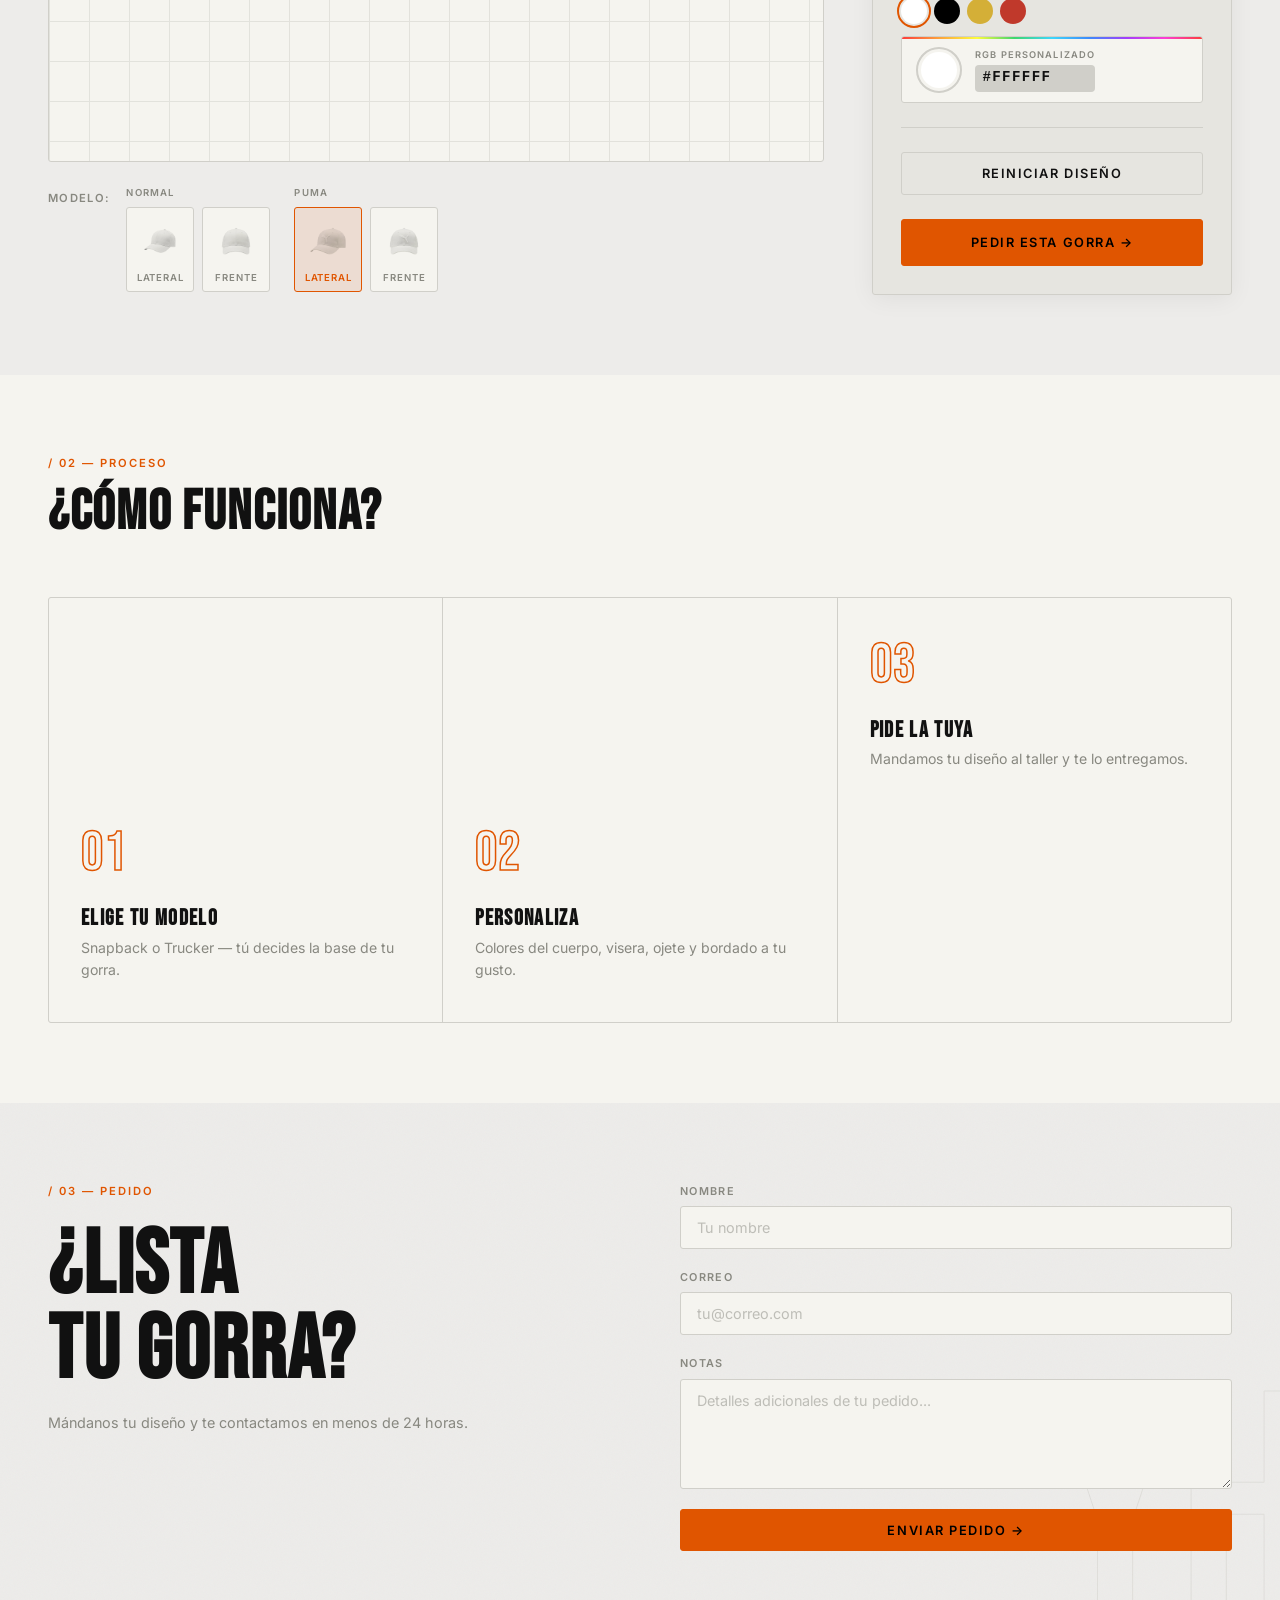
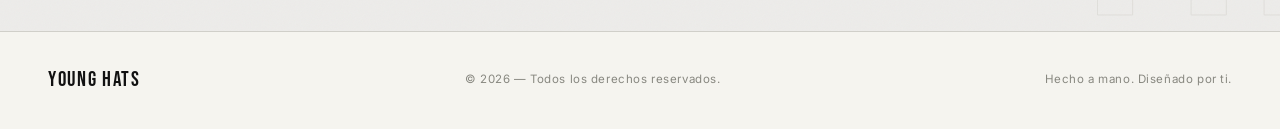
==== commit 4d3f90e0: "se agrego las gorrras personalizadas a la pag. principal, correcion de errores de color y tamaño de " ====
--- a/index.html
+++ b/index.html
@@ -138,32 +138,68 @@
         <div class="configurador__preview">
           <div class="preview__marco">
             <div id="configurador-svg">
-              <!-- Canvas en capas: base + tinte + bordado -->
+              <!-- Canvas en capas: base + tinte + logo + bordado -->
               <div class="gorra-canvas">
                 <img class="gorra-canvas__base" src="img/gorra_blanca_fondo_blanco_de_lado_puma.png" alt="Vista previa de tu gorra">
                 <div class="gorra-canvas__color"></div>
-                <span class="gorra-canvas__bordado"></span>
+                <img class="gorra-canvas__logo" id="preview-logo" src="" alt="Logo personalizado">
+                <!-- Bordado SVG: texto curvo sobre arco, solo visible en vista frente -->
+                <svg class="gorra-canvas__bordado"
+                     viewBox="0 0 500 85"
+                     xmlns="http://www.w3.org/2000/svg"
+                     preserveAspectRatio="xMidYMid meet"
+                     overflow="visible">
+                  <defs>
+                    <path id="arco-bordado" d="M 20 75 Q 250 38 480 75" />
+                  </defs>
+                  <text id="texto-bordado"
+                        font-family="'Arial Black','Helvetica Neue',sans-serif"
+                        font-size="26"
+                        font-weight="900"
+                        letter-spacing="3"
+                        text-anchor="middle"
+                        fill="#ffffff">
+                    <textPath href="#arco-bordado" startOffset="50%"></textPath>
+                  </text>
+                </svg>
               </div>
             </div>
           </div>
 
-          <!-- Miniaturas de vista — Funcionalidad pendiente: cambio de vista -->
-          <div class="preview__thumbs">
-            <button class="thumb thumb--disabled activo" data-src="img/gorra_blanca_fondo_blanco_de_lado_puma.png" aria-label="Vista lateral" disabled>
-              <img src="img/gorra_blanca_fondo_blanco_de_lado_puma.png" alt="Lateral" />
-              <span>Lateral</span>
-            </button>
-            <button class="thumb thumb--disabled" data-src="img/gorra_blanca_fondo_blanco_de_frente_puma.png" aria-label="Vista de frente" disabled>
-              <img src="img/gorra_blanca_fondo_blanco_de_frente_puma.png" alt="Frente" />
-              <span>Frente</span>
-            </button>
-          </div>
-
-          <!-- Selector de modelo — Funcionalidad pendiente: modelo Normal -->
+          <!-- Selector de modelo + vista combinados -->
           <div class="selector-modelo">
             <span class="selector-modelo__label">Modelo:</span>
-            <button class="btn-modelo btn-modelo--disabled" data-modelo="normal" disabled>Normal</button>
-            <button class="btn-modelo activo" data-modelo="puma">Puma</button>
+            <div class="selector-modelo__opciones">
+
+              <div class="selector-modelo__grupo">
+                <p class="selector-modelo__nombre">Normal</p>
+                <div class="selector-modelo__vistas">
+                  <button class="btn-modelo-vista" data-modelo="normal" data-vista="lateral">
+                    <img src="img/gorra_blanca_fondo_blanco.png" alt="Normal lateral">
+                    <span>Lateral</span>
+                  </button>
+                  <button class="btn-modelo-vista" data-modelo="normal" data-vista="frente">
+                    <img src="img/gorra_blanca_fondo_blanco_de_frente.png" alt="Normal frente">
+                    <span>Frente</span>
+                  </button>
+                </div>
+              </div>
+
+              <div class="selector-modelo__grupo">
+                <p class="selector-modelo__nombre">Puma</p>
+                <div class="selector-modelo__vistas">
+                  <button class="btn-modelo-vista activo" data-modelo="puma" data-vista="lateral">
+                    <img src="img/gorra_blanca_fondo_blanco_de_lado_puma.png" alt="Puma lateral">
+                    <span>Lateral</span>
+                  </button>
+                  <button class="btn-modelo-vista" data-modelo="puma" data-vista="frente">
+                    <img src="img/gorra_blanca_fondo_blanco_de_frente_puma.png" alt="Puma frente">
+                    <span>Frente</span>
+                  </button>
+                </div>
+              </div>
+
+            </div>
           </div>
         </div>
 
@@ -177,13 +213,26 @@
 
           <div class="panel__divisor"></div>
 
-          <!-- Color de la gorra (unificado: cuerpo + visera + ojete) -->
+          <!-- Color de la gorra -->
           <div class="control-grupo">
             <label class="control-label">
               <span class="control-label__punto"></span>
               Color de la gorra
             </label>
             <div class="paleta" id="paleta-cuerpo"></div>
+            <div class="color-custom">
+              <input
+                type="color"
+                id="input-color-custom"
+                class="input-color-custom"
+                value="#ffffff"
+                title="Elige un color personalizado"
+              />
+              <div class="color-custom__info">
+                <span class="color-custom__etiqueta">RGB personalizado</span>
+                <span class="color-custom__hex" id="color-custom-hex">#FFFFFF</span>
+              </div>
+            </div>
           </div>
 
           <!-- Paletas separadas (visera, ojete) removidas en iteración 1. Reactivar si se requiere control granular. -->
@@ -212,6 +261,30 @@
               Color del bordado
             </label>
             <div class="paleta" id="paleta-bordado"></div>
+            <div class="color-custom">
+              <input
+                type="color"
+                id="input-color-bordado-custom"
+                class="input-color-custom"
+                value="#ffffff"
+                title="Elige un color personalizado para el bordado"
+              />
+              <div class="color-custom__info">
+                <span class="color-custom__etiqueta">RGB personalizado</span>
+                <span class="color-custom__hex" id="color-bordado-hex">#FFFFFF</span>
+              </div>
+            </div>
+          </div>
+
+          <!-- Logo propio -->
+          <div class="control-grupo" id="seccion-logo">
+            <label class="control-label">
+              <span class="control-label__punto"></span>
+              Logo propio
+            </label>
+            <label class="btn btn--ghost btn--full" for="input-logo">Subir logo (PNG / SVG) →</label>
+            <input type="file" id="input-logo" accept="image/png,image/svg+xml" class="input-logo-file">
+            <button type="button" id="btn-quitar-logo" class="btn-quitar-logo">Quitar logo ×</button>
           </div>
 
           <div class="panel__divisor"></div>
@@ -311,6 +384,22 @@
     </div>
   </footer>
 
+  <!-- Filtro SVG para efecto bordado realista -->
+  <svg xmlns="http://www.w3.org/2000/svg" aria-hidden="true" style="position:absolute;width:0;height:0;overflow:hidden">
+    <defs>
+      <filter id="filtro-bordado" x="-8%" y="-30%" width="116%" height="160%" color-interpolation-filters="sRGB">
+        <!-- Ruido fractal: simula irregularidad del hilo -->
+        <feTurbulence type="fractalNoise" baseFrequency="0.04 0.08" numOctaves="4" seed="12" result="noise"/>
+        <!-- Desplaza bordes según ruido: zig-zag de puntadas -->
+        <feDisplacementMap in="SourceGraphic" in2="noise" scale="2.2" xChannelSelector="R" yChannelSelector="G" result="rough"/>
+        <!-- Suavizado mínimo para evitar pixelado -->
+        <feGaussianBlur in="rough" stdDeviation="0.3" result="soft"/>
+        <!-- Recorta al contorno original del texto -->
+        <feComposite in="soft" in2="SourceGraphic" operator="in"/>
+      </filter>
+    </defs>
+  </svg>
+
   <script src="js/configurador.js"></script>
   <script src="js/tema.js"></script>
 
--- a/css/styles.css
+++ b/css/styles.css
@@ -439,11 +439,12 @@
   color: var(--gris-suave);
 }
 
-/* Selector de modelo */
+/* Selector de modelo + vista unificado */
 .selector-modelo {
   display: flex;
-  align-items: center;
-  gap: 0.75rem;
+  align-items: flex-start;
+  gap: 1rem;
+  flex-wrap: wrap;
 }
 
 .selector-modelo__label {
@@ -452,23 +453,67 @@
   letter-spacing: 0.12em;
   text-transform: uppercase;
   color: var(--gris-suave);
-}
-
-.btn-modelo {
-  padding: 0.5rem 1.25rem;
-  background: transparent;
-  border: 1px solid var(--gris-borde);
-  border-radius: var(--r);
-  color: var(--gris-suave);
-  font-size: 0.72rem;
+  padding-top: 0.25rem;
+}
+
+.selector-modelo__opciones {
+  display: flex;
+  gap: 1.5rem;
+  flex-wrap: wrap;
+}
+
+.selector-modelo__grupo {
+  display: flex;
+  flex-direction: column;
+  gap: 0.4rem;
+}
+
+.selector-modelo__nombre {
+  font-size: 0.6rem;
   font-weight: 600;
   letter-spacing: 0.12em;
   text-transform: uppercase;
+  color: var(--gris-suave);
+}
+
+.selector-modelo__vistas {
+  display: flex;
+  gap: 0.5rem;
+}
+
+/* Cada botón selecciona modelo + vista a la vez */
+.btn-modelo-vista {
+  display: flex;
+  flex-direction: column;
+  align-items: center;
+  gap: 0.35rem;
+  padding: 0.5rem;
+  background: var(--negro);
+  border: 1.5px solid var(--gris-borde);
+  border-radius: var(--r);
+  color: var(--gris-suave);
+  font-size: 0.6rem;
+  font-weight: 600;
+  letter-spacing: 0.1em;
+  text-transform: uppercase;
   cursor: pointer;
   transition: border-color var(--transition), color var(--transition), background var(--transition);
-}
-.btn-modelo:hover { border-color: var(--blanco); color: var(--blanco); }
-.btn-modelo.activo {
+  width: 68px;
+}
+
+.btn-modelo-vista img {
+  width: 100%;
+  aspect-ratio: 1;
+  object-fit: contain;
+  mix-blend-mode: screen;
+}
+
+[data-tema="claro"] .btn-modelo-vista img {
+  mix-blend-mode: multiply;
+}
+
+.btn-modelo-vista:hover { border-color: var(--gris-suave); }
+.btn-modelo-vista.activo {
   border-color: var(--acento);
   color: var(--acento);
   background: var(--acento-dim);
@@ -564,6 +609,80 @@
   flex-wrap: wrap;
   gap: 7px;
   min-height: 28px;
+}
+
+/* Color personalizado (RGB picker) */
+.color-custom {
+  display: flex;
+  align-items: center;
+  gap: 0.85rem;
+  padding: 0.6rem 0.85rem;
+  background: var(--negro);
+  border: 1px solid var(--gris-borde);
+  border-radius: var(--r);
+  position: relative;
+  overflow: hidden;
+  transition: border-color var(--transition);
+}
+.color-custom::before {
+  content: '';
+  position: absolute;
+  top: 0; left: 0; right: 0;
+  height: 2px;
+  background: linear-gradient(90deg,
+    #ff0000, #ff8800, #ffff00,
+    #00cc44, #00ccff, #0066ff,
+    #8800ff, #ff00cc, #ff0000
+  );
+  opacity: 0.75;
+}
+.color-custom:focus-within { border-color: var(--acento); }
+.color-custom:focus-within::before { opacity: 1; }
+
+.input-color-custom {
+  -webkit-appearance: none;
+  appearance: none;
+  width: 46px;
+  height: 46px;
+  padding: 3px;
+  border: 2px solid var(--gris-borde);
+  border-radius: 50%;
+  background: transparent;
+  cursor: pointer;
+  flex-shrink: 0;
+  transition: border-color var(--transition), transform var(--transition), box-shadow var(--transition);
+}
+.input-color-custom:hover {
+  border-color: var(--acento);
+  transform: scale(1.1);
+  box-shadow: 0 0 0 3px var(--acento-dim);
+}
+.input-color-custom::-webkit-color-swatch-wrapper { padding: 0; border-radius: 50%; }
+.input-color-custom::-webkit-color-swatch { border: none; border-radius: 50%; }
+.input-color-custom::-moz-color-swatch { border: none; border-radius: 50%; }
+
+.color-custom__info {
+  display: flex;
+  flex-direction: column;
+  gap: 0.2rem;
+}
+.color-custom__etiqueta {
+  font-size: 0.58rem;
+  font-weight: 600;
+  letter-spacing: 0.12em;
+  text-transform: uppercase;
+  color: var(--gris-suave);
+}
+.color-custom__hex {
+  font-family: 'Courier New', monospace;
+  font-size: 0.88rem;
+  font-weight: 700;
+  letter-spacing: 0.1em;
+  color: var(--blanco);
+  background: var(--gris-borde);
+  padding: 0.15rem 0.45rem;
+  border-radius: 4px;
+  display: inline-block;
 }
 
 /* Swatch — creados por el JS del compañero */
@@ -917,50 +1036,6 @@
   mix-blend-mode: multiply;
 }
 
-/* Miniaturas de vista */
-.preview__thumbs {
-  display: flex;
-  gap: 0.75rem;
-}
-
-.thumb {
-  display: flex;
-  flex-direction: column;
-  align-items: center;
-  gap: 0.35rem;
-  background: var(--negro);
-  border: 1.5px solid var(--gris-borde);
-  border-radius: var(--r);
-  padding: 0.5rem;
-  cursor: pointer;
-  transition: border-color var(--transition);
-  width: 72px;
-}
-
-.thumb img {
-  width: 100%;
-  aspect-ratio: 1;
-  object-fit: contain;
-  mix-blend-mode: screen;
-}
-
-[data-tema="claro"] .thumb img {
-  mix-blend-mode: multiply;
-}
-
-.thumb span {
-  font-size: 0.6rem;
-  font-weight: 600;
-  letter-spacing: 0.1em;
-  text-transform: uppercase;
-  color: var(--gris-suave);
-}
-
-.thumb:hover { border-color: var(--gris-suave); }
-.thumb.activo {
-  border-color: var(--acento);
-}
-.thumb.activo span { color: var(--acento); }
 
 /* Pasos — galería de 2 imágenes del mismo tipo */
 .paso__galeria {
@@ -1115,49 +1190,61 @@
   z-index: 2;
   background: #FFFFFF;
   mix-blend-mode: multiply;
-
-  /* Máscara - versión con prefijo (Chromium/Safari/Brave) */
-  -webkit-mask-image: url('../img/mascaras/snapback-puma-mascara.png');
-  -webkit-mask-size: 100% 100%;
-  -webkit-mask-repeat: no-repeat;
-  -webkit-mask-position: center;
-
-  /* Máscara - versión estándar (Firefox y navegadores futuros) */
-  mask-image: url('../img/mascaras/snapback-puma-mascara.png');
-  mask-size: 100% 100%;
-  mask-repeat: no-repeat;
-  mask-position: center;
-
+  bottom: auto;
+  /* top y height gestionados por configurador.js según modelo y vista */
   pointer-events: none;
-  transition: background 0.25s ease;
+  transition: background 0.25s ease, top 0.2s ease, height 0.2s ease;
 }
 
 .gorra-canvas__bordado {
   z-index: 5;
-  display: flex;
-  align-items: center;
-  justify-content: center;
+  /* posición: panel frontal de la gorra */
   top: 38%;
+  bottom: auto;
   left: 0;
   right: 0;
   height: auto;
-  font-family: 'Arial Black', 'Helvetica Neue', sans-serif;
-  font-size: clamp(16px, 3vw, 32px);
-  font-weight: 900;
-  letter-spacing: 3px;
-  text-transform: uppercase;
-  color: #FFFFFF;
-  text-shadow:
-    0 1px 0 rgba(0, 0, 0, 0.4),
-    0 -1px 0 rgba(255, 255, 255, 0.15);
+  width: 100%;
+  overflow: visible;
+  /* rugosidad de hilo + sombras de relieve via CSS filter */
+  filter:
+    url(#filtro-bordado)
+    drop-shadow(-1px -1px 0   rgba(255,255,255,0.18))
+    drop-shadow( 1px  2px 0.5px rgba(0,0,0,0.55))
+    drop-shadow( 0    4px 5px rgba(0,0,0,0.22));
   pointer-events: none;
-  text-align: center;
-}
-
-/* Estados deshabilitados: miniaturas de vista y botón modelo Normal */
-.thumb--disabled,
-.btn-modelo--disabled {
-  cursor: not-allowed;
-  opacity: 0.5;
+}
+
+/* Logo del usuario superpuesto sobre la gorra */
+.gorra-canvas__logo {
+  position: absolute;
+  z-index: 4;
+  width: 30%;
+  max-height: 95px;
+  object-fit: contain;
+  left: 50%;
+  transform: translateX(-50%);
+  top: 20%;
+  display: none;
   pointer-events: none;
 }
+.gorra-canvas__logo.visible { display: block; }
+
+/* Input de archivo oculto (activado por label) */
+.input-logo-file { display: none; }
+
+/* Botón quitar logo — oculto hasta que haya logo cargado */
+.btn-quitar-logo {
+  display: none;
+  background: none;
+  border: none;
+  padding: 0;
+  font-size: 0.68rem;
+  font-weight: 600;
+  letter-spacing: 0.08em;
+  color: var(--gris-suave);
+  cursor: pointer;
+  transition: color var(--transition);
+  align-self: flex-start;
+}
+.btn-quitar-logo:hover { color: var(--acento); }
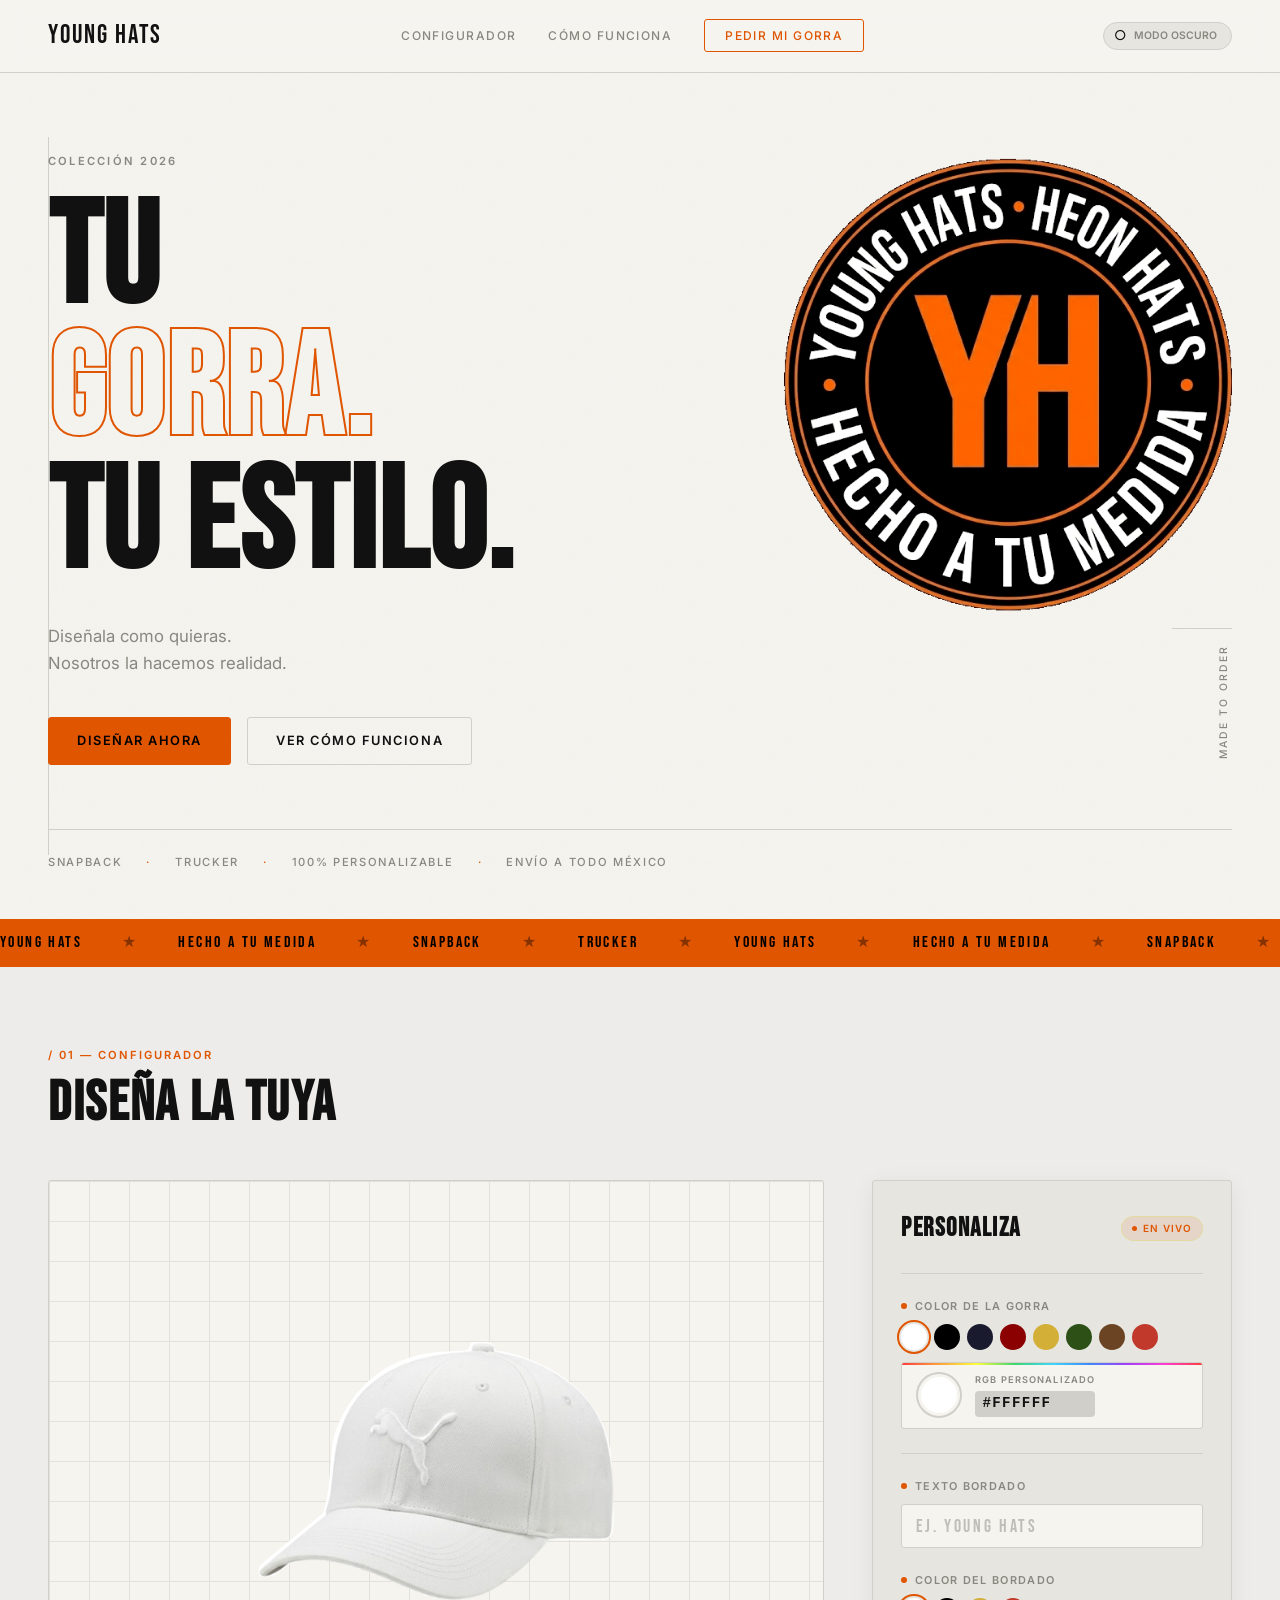
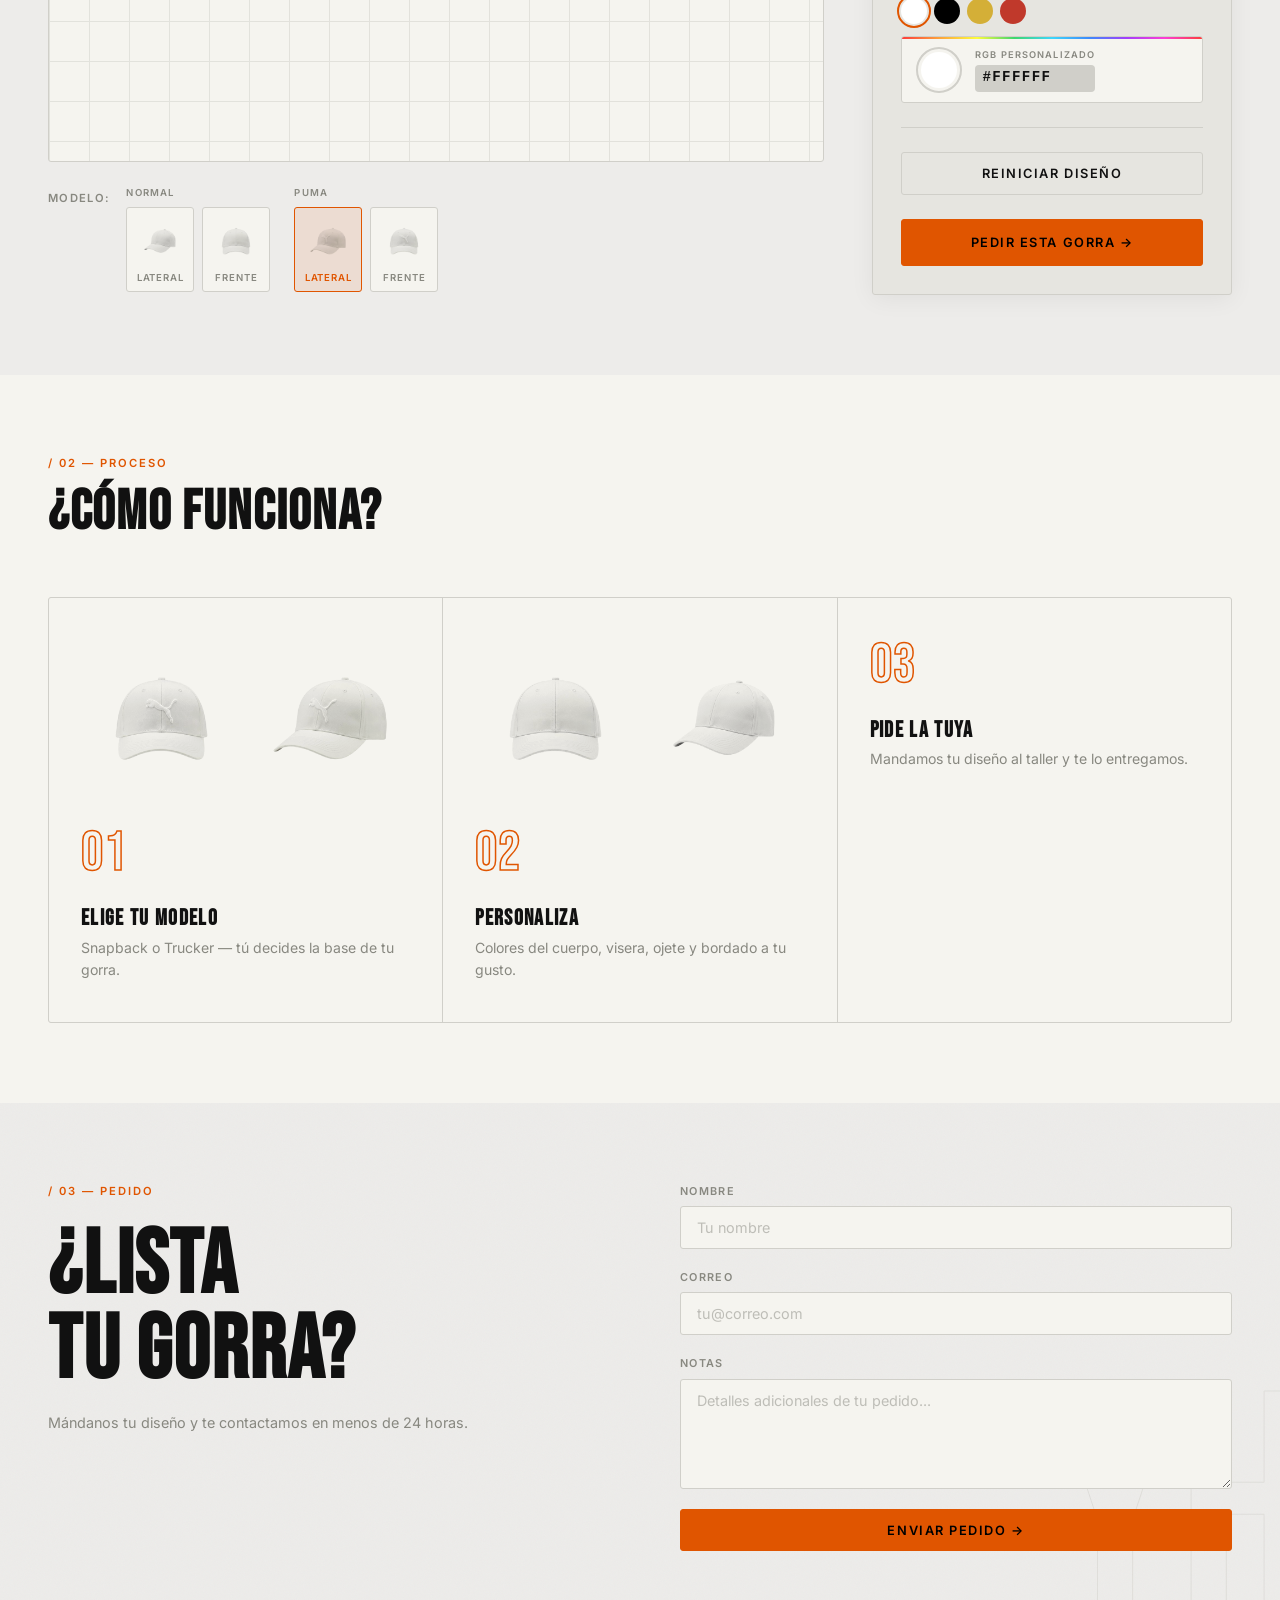
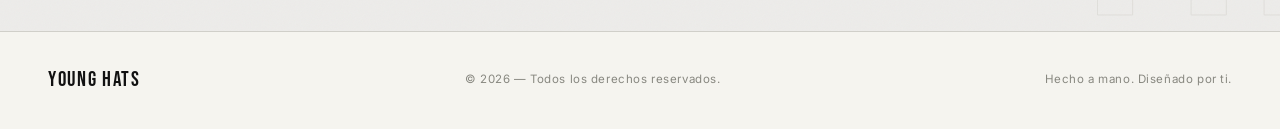
==== commit 5dd94c3b: "Se agrego el logo principal, notificacion de pedido, correcion de capas img" ====
--- a/index.html
+++ b/index.html
@@ -4,6 +4,7 @@
   <meta charset="UTF-8" />
   <meta name="viewport" content="width=device-width, initial-scale=1.0" />
   <title>Young Hats — Diseña tu gorra</title>
+  <link rel="icon" type="image/png" href="img/LOGO YH.png" />
   <link rel="preconnect" href="https://fonts.googleapis.com" />
   <link rel="preconnect" href="https://fonts.gyastatic.com" crossorigin />
   <link href="https://fonts.googleapis.com/css2?family=Bebas+Neue&family=Inter:wght@400;500;600&display=swap" rel="stylesheet" />
@@ -59,8 +60,8 @@
         <!-- Gorra hero -->
         <div class="hero__visual">
           <img
-            src="img/gorra_blanca_fondo_blanco.png"
-            alt="Gorra Young Hats vista lateral"
+            src="img/LOGO YH.png"
+            alt="Logo Young Hats"
             class="hero__img"
           />
           <div class="hero__deco" aria-hidden="true">
@@ -400,8 +401,26 @@
     </defs>
   </svg>
 
+  <!-- Toast de confirmación de pedido -->
+  <div id="toast-pedido" class="toast" aria-live="polite">
+    <span class="toast__icono">✓</span>
+    <div>
+      <strong>¡Pedido recibido!</strong>
+      <p>Te contactaremos en menos de 24 horas.</p>
+    </div>
+  </div>
+
   <script src="js/configurador.js"></script>
   <script src="js/tema.js"></script>
+  <script>
+    document.querySelector('.cta-final__form').addEventListener('submit', function (e) {
+      e.preventDefault();
+      var toast = document.getElementById('toast-pedido');
+      toast.classList.add('toast--visible');
+      setTimeout(function () { toast.classList.remove('toast--visible'); }, 4000);
+      this.reset();
+    });
+  </script>
 
 </body>
 </html>
--- a/css/styles.css
+++ b/css/styles.css
@@ -1233,6 +1233,44 @@
 /* Input de archivo oculto (activado por label) */
 .input-logo-file { display: none; }
 
+/* ═══════════════════ TOAST NOTIFICACIÓN ═══════════════════ */
+.toast {
+  position: fixed;
+  bottom: 2rem;
+  right: 2rem;
+  z-index: 9999;
+  display: flex;
+  align-items: center;
+  gap: 1rem;
+  background: var(--acento);
+  color: #fff;
+  padding: 1rem 1.5rem;
+  border-radius: 12px;
+  box-shadow: 0 8px 32px rgba(0,0,0,0.25);
+  transform: translateY(120%);
+  opacity: 0;
+  transition: transform 0.35s ease, opacity 0.35s ease;
+  pointer-events: none;
+}
+.toast--visible {
+  transform: translateY(0);
+  opacity: 1;
+  pointer-events: auto;
+}
+.toast__icono {
+  font-size: 1.5rem;
+  background: rgba(255,255,255,0.2);
+  border-radius: 50%;
+  width: 2.2rem;
+  height: 2.2rem;
+  display: flex;
+  align-items: center;
+  justify-content: center;
+  flex-shrink: 0;
+}
+.toast strong { display: block; font-size: 1rem; }
+.toast p { margin: 0; font-size: 0.85rem; opacity: 0.85; }
+
 /* Botón quitar logo — oculto hasta que haya logo cargado */
 .btn-quitar-logo {
   display: none;
